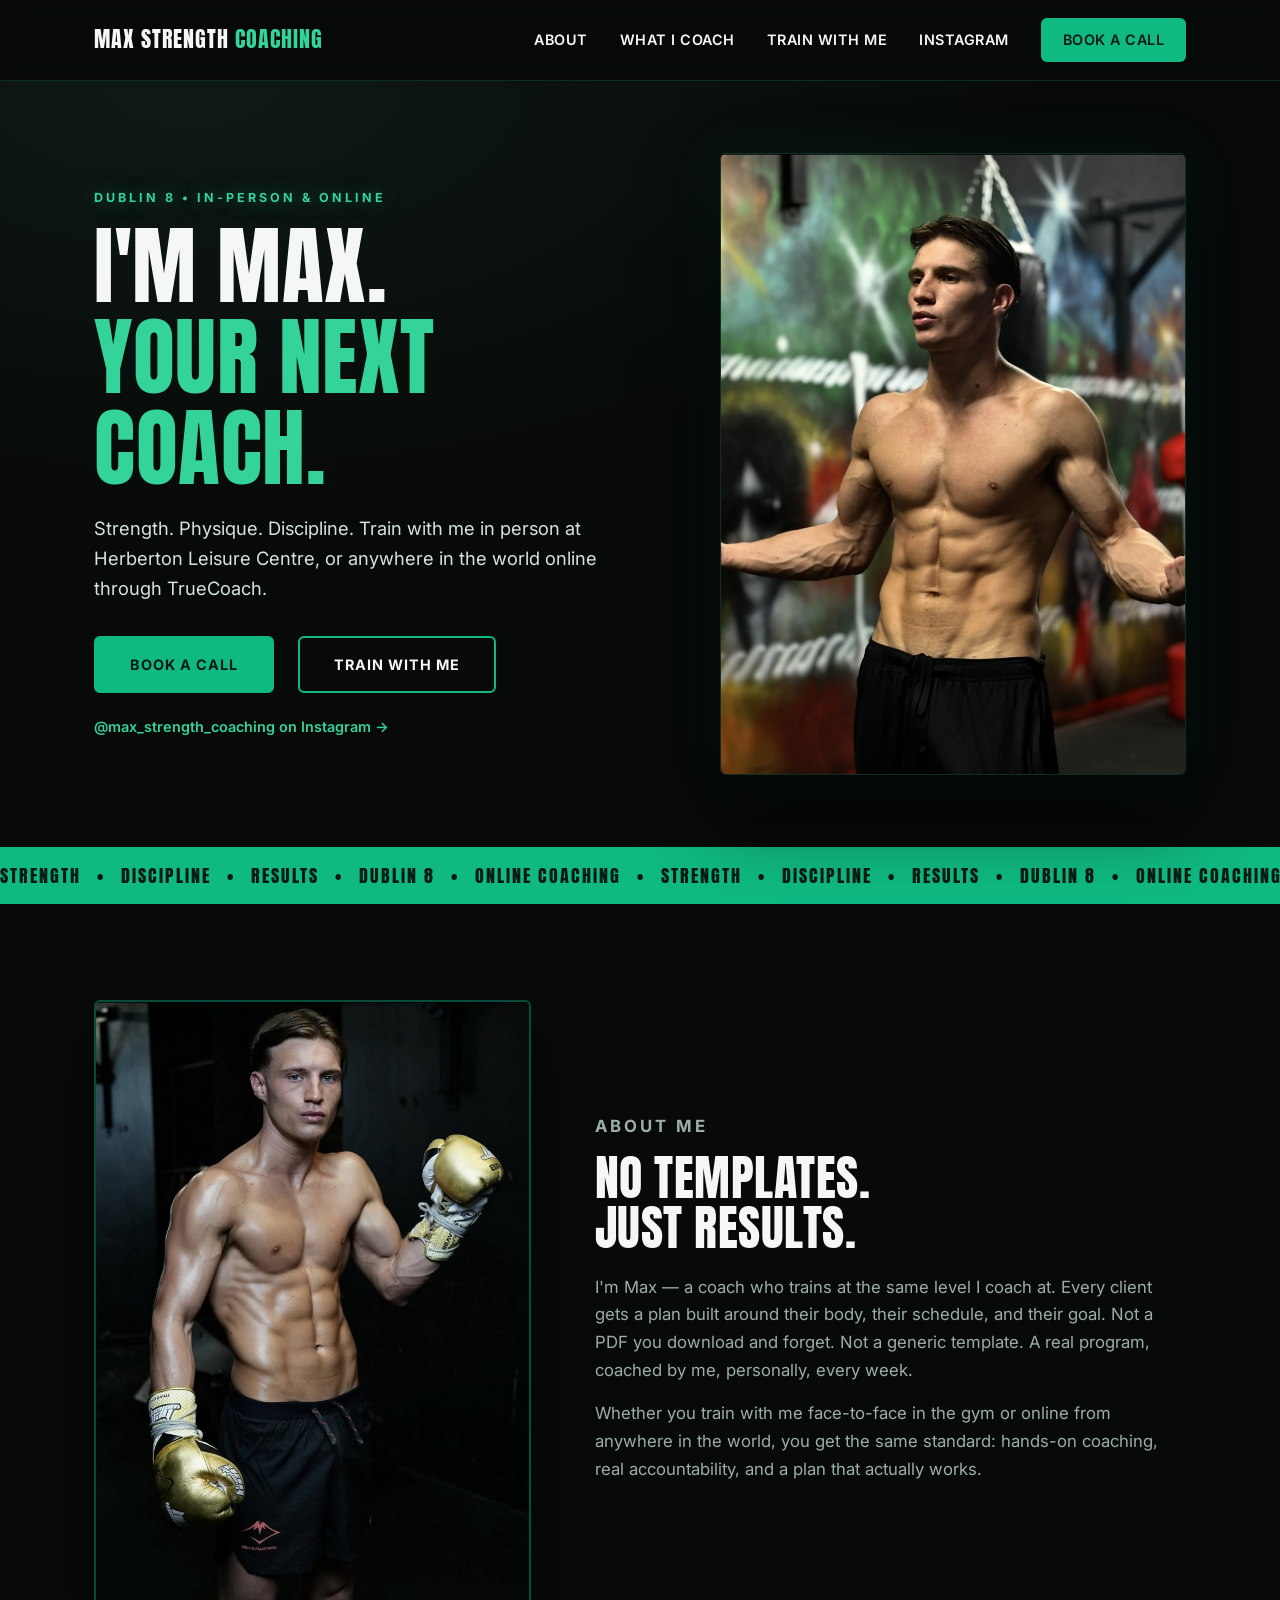
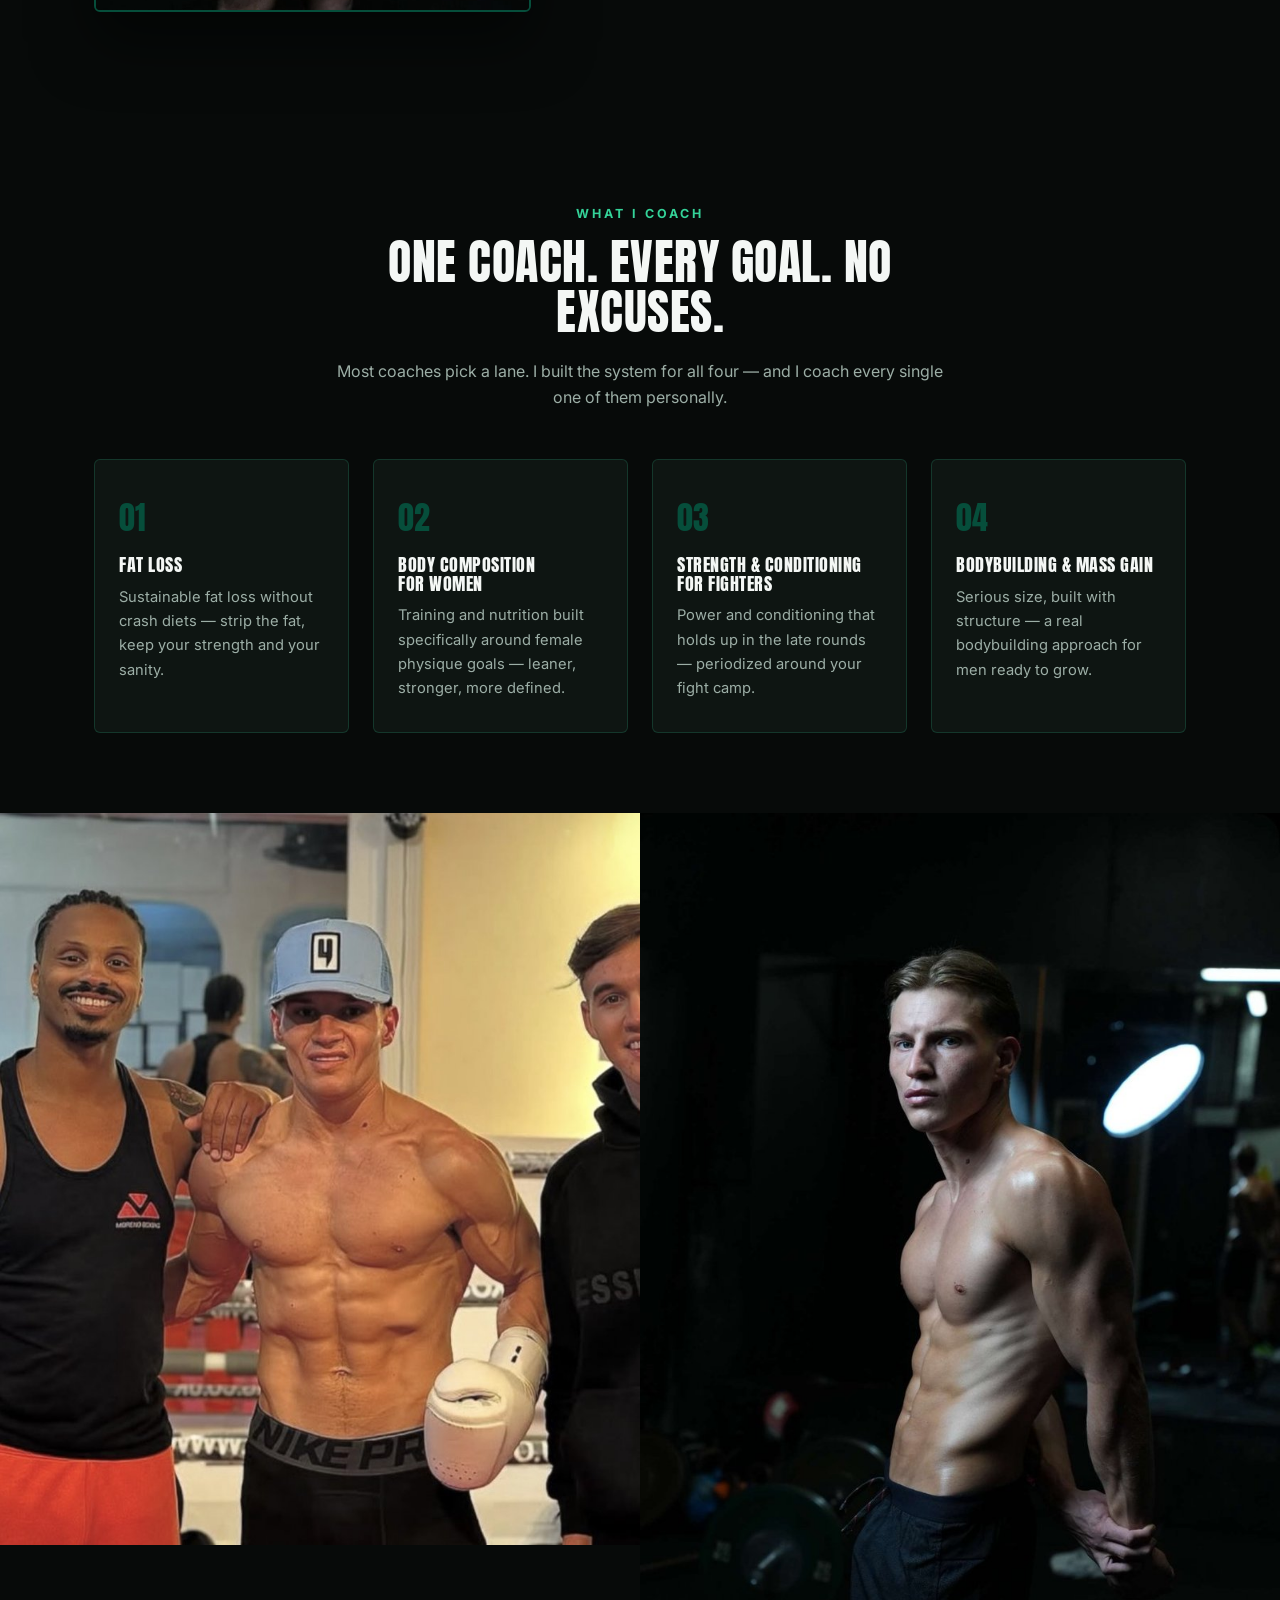
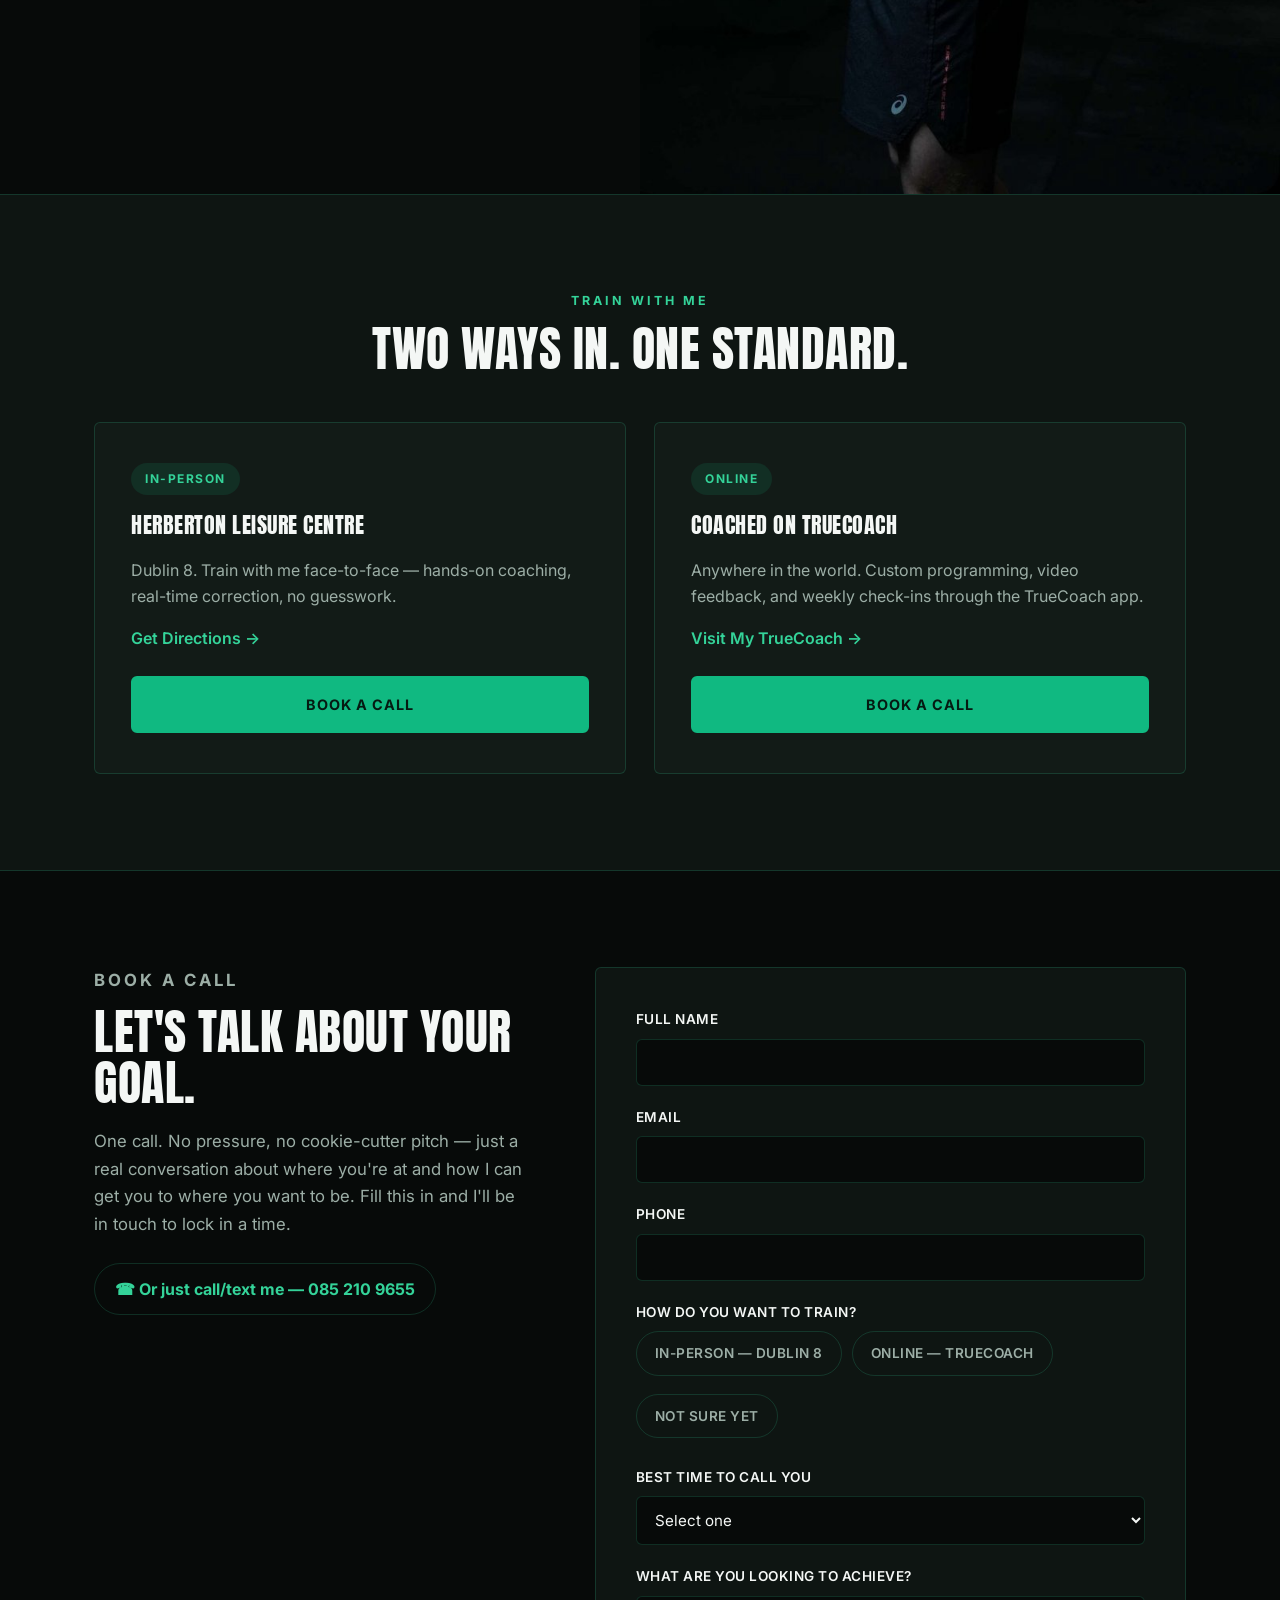
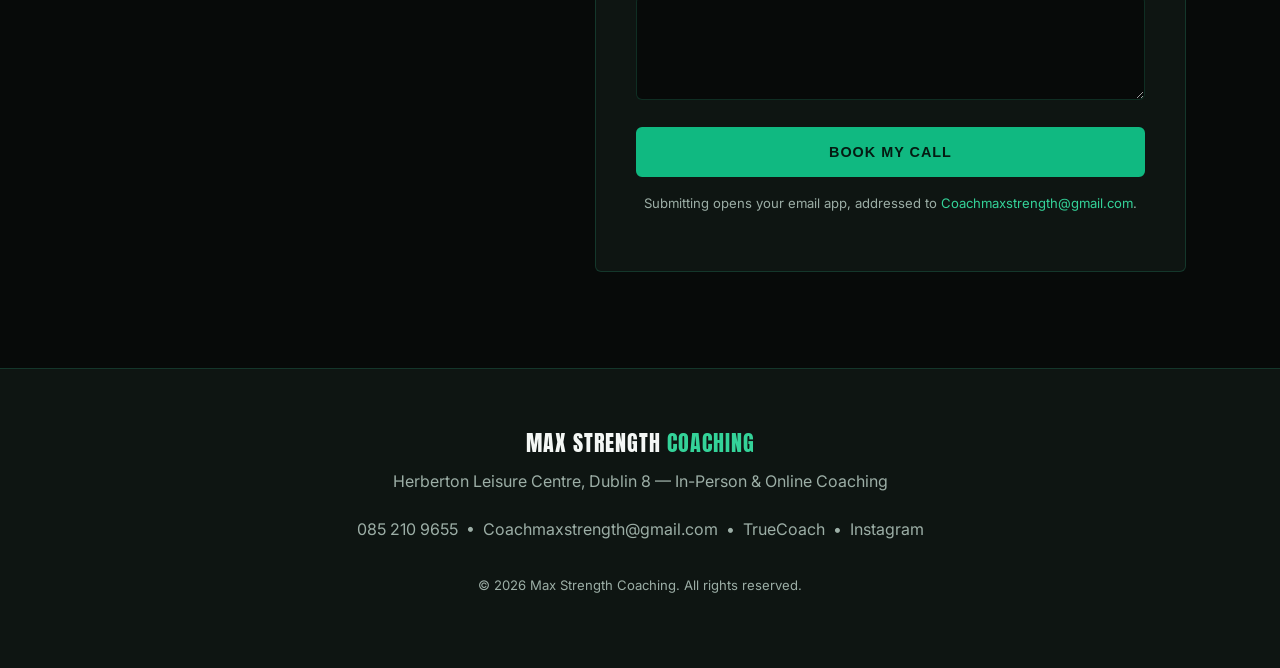
==== index.html @ b031b50e "Add clickable phone number for direct calls Wire in Max's real number (085 210 9655) as a tel: link " ====
<!DOCTYPE html>
<html lang="en">
<head>
<meta charset="UTF-8">
<meta name="viewport" content="width=device-width, initial-scale=1.0">
<title>Max Strength Coaching</title>
<meta name="description" content="Train with Max Strength Coaching — in person at Herberton Leisure Centre, Dublin 8, or online anywhere via TrueCoach. Book a call to get started.">
<link rel="canonical" href="https://maxstrengthcoaching.github.io/Max-/">

<meta property="og:type" content="website">
<meta property="og:site_name" content="Max Strength Coaching">
<meta property="og:title" content="Max Strength Coaching">
<meta property="og:description" content="Train with Max Strength Coaching — in person at Herberton Leisure Centre, Dublin 8, or online anywhere via TrueCoach.">
<meta property="og:url" content="https://maxstrengthcoaching.github.io/Max-/">
<meta property="og:image" content="https://maxstrengthcoaching.github.io/Max-/assets/images/hero-max.jpg">
<meta name="twitter:card" content="summary_large_image">
<meta name="twitter:title" content="Max Strength Coaching">
<meta name="twitter:description" content="In-person coaching in Dublin 8 or online anywhere via TrueCoach. Book a call to get started.">
<meta name="twitter:image" content="https://maxstrengthcoaching.github.io/Max-/assets/images/hero-max.jpg">

<link rel="preconnect" href="https://fonts.googleapis.com">
<link rel="preconnect" href="https://fonts.gstatic.com" crossorigin>
<link href="https://fonts.googleapis.com/css2?family=Anton&family=Inter:wght@400;500;600;700;800&display=swap" rel="stylesheet">
<link rel="stylesheet" href="styles.css">

<script type="application/ld+json">
{
  "@context": "https://schema.org",
  "@type": "ExerciseGym",
  "name": "Max Strength Coaching",
  "description": "In-person and online strength coaching with Max — fat loss, body composition, fighter conditioning, and bodybuilding.",
  "url": "https://maxstrengthcoaching.github.io/Max-/",
  "image": "https://maxstrengthcoaching.github.io/Max-/assets/images/hero-max.jpg",
  "email": "Coachmaxstrength@gmail.com",
  "telephone": "+353852109655",
  "address": {
    "@type": "PostalAddress",
    "addressLocality": "Dublin 8",
    "addressCountry": "IE"
  },
  "sameAs": [
    "https://www.instagram.com/max_strength_coaching/"
  ]
}
</script>
</head>
<body>

<header class="site-header">
  <div class="container header-inner">
    <a href="#top" class="logo">MAX STRENGTH <span>COACHING</span></a>
    <nav class="main-nav" id="main-nav">
      <a href="#about">About</a>
      <a href="#coach">What I Coach</a>
      <a href="#train">Train With Me</a>
      <a href="https://www.instagram.com/max_strength_coaching/" target="_blank" rel="noopener">Instagram</a>
      <a href="#book" class="nav-cta">Book A Call</a>
    </nav>
    <button class="nav-toggle" id="nav-toggle" aria-label="Toggle navigation" aria-expanded="false">
      <span></span><span></span><span></span>
    </button>
  </div>
</header>

<main id="top">

  <section class="hero">
    <div class="container hero-inner">
      <div class="hero-copy">
        <p class="eyebrow eyebrow-glow">Dublin 8 &bull; In-Person &amp; Online</p>
        <h1>I'M MAX.<br><span class="accent">YOUR NEXT COACH.</span></h1>
        <p class="hero-sub">Strength. Physique. Discipline. Train with me in person at Herberton Leisure Centre, or anywhere in the world online through TrueCoach.</p>
        <div class="hero-actions">
          <a href="#book" class="btn btn-primary">Book A Call</a>
          <a href="#train" class="btn btn-ghost">Train With Me</a>
        </div>
        <a href="https://www.instagram.com/max_strength_coaching/" target="_blank" rel="noopener" class="hero-social">&#64;max_strength_coaching on Instagram &rarr;</a>
      </div>
      <div class="hero-media">
        <img src="assets/images/hero-max.jpg" alt="Max, full body, in the gym" loading="eager">
      </div>
    </div>
  </section>

  <section class="marquee" aria-hidden="true">
    <div class="marquee-track">
      <span>STRENGTH</span><span>&bull;</span><span>DISCIPLINE</span><span>&bull;</span><span>RESULTS</span><span>&bull;</span><span>DUBLIN 8</span><span>&bull;</span><span>ONLINE COACHING</span><span>&bull;</span>
      <span>STRENGTH</span><span>&bull;</span><span>DISCIPLINE</span><span>&bull;</span><span>RESULTS</span><span>&bull;</span><span>DUBLIN 8</span><span>&bull;</span><span>ONLINE COACHING</span><span>&bull;</span>
    </div>
  </section>

  <section id="about" class="section about">
    <div class="container about-grid">
      <div class="about-media">
        <img src="assets/images/about-max.jpg" alt="Max in a boxing stance" loading="lazy">
      </div>
      <div class="about-copy">
        <p class="eyebrow">About Me</p>
        <h2>No Templates.<br>Just Results.</h2>
        <p>I'm Max &mdash; a coach who trains at the same level I coach at. Every client gets a plan built around their body, their schedule, and their goal. Not a PDF you download and forget. Not a generic template. A real program, coached by me, personally, every week.</p>
        <p>Whether you train with me face-to-face in the gym or online from anywhere in the world, you get the same standard: hands-on coaching, real accountability, and a plan that actually works.</p>
      </div>
    </div>
  </section>

  <section id="coach" class="section coach">
    <div class="container">
      <p class="eyebrow center">What I Coach</p>
      <h2 class="center">One Coach. Every Goal. No Excuses.</h2>
      <p class="section-sub center">Most coaches pick a lane. I built the system for all four &mdash; and I coach every single one of them personally.</p>
      <div class="coach-grid">
        <div class="coach-tile">
          <span class="coach-num">01</span>
          <h3>Fat Loss</h3>
          <p>Sustainable fat loss without crash diets &mdash; strip the fat, keep your strength and your sanity.</p>
        </div>
        <div class="coach-tile">
          <span class="coach-num">02</span>
          <h3>Body Composition <br>For Women</h3>
          <p>Training and nutrition built specifically around female physique goals &mdash; leaner, stronger, more defined.</p>
        </div>
        <div class="coach-tile">
          <span class="coach-num">03</span>
          <h3>Strength &amp; Conditioning <br>For Fighters</h3>
          <p>Power and conditioning that holds up in the late rounds &mdash; periodized around your fight camp.</p>
        </div>
        <div class="coach-tile">
          <span class="coach-num">04</span>
          <h3>Bodybuilding &amp; Mass Gain</h3>
          <p>Serious size, built with structure &mdash; a real bodybuilding approach for men ready to grow.</p>
        </div>
      </div>
    </div>
    <div class="photo-strip">
      <img src="assets/images/gallery-team.jpg" alt="Max coaching in the gym" loading="lazy">
      <img src="assets/images/profile-max.jpg" alt="Max training" loading="lazy">
    </div>
  </section>

  <section id="train" class="section train">
    <div class="container">
      <p class="eyebrow center">Train With Me</p>
      <h2 class="center">Two Ways In. One Standard.</h2>
      <div class="train-grid">
        <div class="train-card">
          <p class="train-tag">In-Person</p>
          <h3>Herberton Leisure Centre</h3>
          <p class="train-desc">Dublin 8. Train with me face-to-face &mdash; hands-on coaching, real-time correction, no guesswork.</p>
          <a href="https://www.google.com/maps/search/?api=1&query=Herberton+Leisure+Centre+Dublin+8" target="_blank" rel="noopener" class="train-link">Get Directions &rarr;</a>
          <a href="#book" class="btn btn-primary btn-full">Book A Call</a>
        </div>
        <div class="train-card">
          <p class="train-tag">Online</p>
          <h3>Coached On TrueCoach</h3>
          <p class="train-desc">Anywhere in the world. Custom programming, video feedback, and weekly check-ins through the TrueCoach app.</p>
          <a href="https://truecoach.co/" target="_blank" rel="noopener" class="train-link">Visit My TrueCoach &rarr;</a>
          <a href="#book" class="btn btn-primary btn-full">Book A Call</a>
        </div>
      </div>
    </div>
  </section>

  <section id="book" class="section book">
    <div class="container book-inner">
      <div class="book-copy">
        <p class="eyebrow">Book A Call</p>
        <h2>Let's Talk About Your Goal.</h2>
        <p>One call. No pressure, no cookie-cutter pitch &mdash; just a real conversation about where you're at and how I can get you to where you want to be. Fill this in and I'll be in touch to lock in a time.</p>
        <a href="tel:+353852109655" class="phone-link">&#9742; Or just call/text me &mdash; 085 210 9655</a>
      </div>
      <form id="book-form" class="book-form">
        <div class="form-row">
          <label for="name">Full Name</label>
          <input type="text" id="name" name="name" required>
        </div>
        <div class="form-row">
          <label for="email">Email</label>
          <input type="email" id="email" name="email" required>
        </div>
        <div class="form-row">
          <label for="phone">Phone</label>
          <input type="tel" id="phone" name="phone" required>
        </div>
        <div class="form-row">
          <label>How Do You Want To Train?</label>
          <div class="choice-group">
            <label class="choice">
              <input type="radio" name="trainType" value="In-Person — Dublin 8" required>
              <span>In-Person &mdash; Dublin 8</span>
            </label>
            <label class="choice">
              <input type="radio" name="trainType" value="Online — TrueCoach">
              <span>Online &mdash; TrueCoach</span>
            </label>
            <label class="choice">
              <input type="radio" name="trainType" value="Not sure yet">
              <span>Not Sure Yet</span>
            </label>
          </div>
        </div>
        <div class="form-row">
          <label for="best-time">Best Time To Call You</label>
          <select id="best-time" name="bestTime" required>
            <option value="" disabled selected>Select one</option>
            <option value="Morning">Morning</option>
            <option value="Afternoon">Afternoon</option>
            <option value="Evening">Evening</option>
          </select>
        </div>
        <div class="form-row">
          <label for="goals">What Are You Looking To Achieve?</label>
          <textarea id="goals" name="goals" rows="4" required></textarea>
        </div>
        <button type="submit" class="btn btn-primary btn-full">Book My Call</button>
        <p class="form-note">Submitting opens your email app, addressed to <a href="mailto:Coachmaxstrength@gmail.com">Coachmaxstrength@gmail.com</a>.</p>
      </form>
    </div>
  </section>

</main>

<footer class="site-footer">
  <div class="container footer-inner">
    <a href="#top" class="logo">MAX STRENGTH <span>COACHING</span></a>
    <p>Herberton Leisure Centre, Dublin 8 &mdash; In-Person &amp; Online Coaching</p>
    <p>
      <a href="tel:+353852109655">085 210 9655</a>
      &nbsp;&bull;&nbsp;
      <a href="mailto:Coachmaxstrength@gmail.com">Coachmaxstrength@gmail.com</a>
      &nbsp;&bull;&nbsp;
      <a href="https://truecoach.co/" target="_blank" rel="noopener">TrueCoach</a>
      &nbsp;&bull;&nbsp;
      <a href="https://www.instagram.com/max_strength_coaching/" target="_blank" rel="noopener">Instagram</a>
    </p>
    <p class="copyright">&copy; <span id="year"></span> Max Strength Coaching. All rights reserved.</p>
  </div>
</footer>

<script src="script.js"></script>
</body>
</html>
---- styles.css ----
/* ---------- Tokens ---------- */
:root {
  --bg: #070A09;
  --panel: #0E1512;
  --panel-alt: #121B17;
  --line: rgba(52, 211, 153, 0.18);
  --emerald: #10B981;
  --emerald-bright: #34D399;
  --emerald-deep: #064E3B;
  --white: #F4F7F5;
  --muted: #9CAEA6;
  --radius: 6px;
  --max-width: 1140px;
  --font-display: 'Anton', sans-serif;
  --font-body: 'Inter', sans-serif;
}

* { box-sizing: border-box; }

html { scroll-behavior: smooth; }

body {
  margin: 0;
  font-family: var(--font-body);
  color: var(--white);
  background: var(--bg);
  line-height: 1.65;
}

img { max-width: 100%; display: block; }

.container {
  max-width: var(--max-width);
  margin: 0 auto;
  padding: 0 24px;
}

a { color: inherit; text-decoration: none; }

h1, h2, h3 {
  font-family: var(--font-display);
  text-transform: uppercase;
  letter-spacing: 0.5px;
  line-height: 1.05;
  margin: 0 0 20px;
  font-weight: 400;
}

h1 { font-size: clamp(2.8rem, 7vw, 5.4rem); }
h2 { font-size: clamp(2rem, 4.4vw, 3rem); }
h3 { font-size: 1.4rem; letter-spacing: 0.5px; }

p { margin: 0 0 16px; color: var(--muted); }

.accent { color: var(--emerald-bright); }

.eyebrow {
  font-family: var(--font-body);
  font-weight: 700;
  text-transform: uppercase;
  letter-spacing: 3px;
  font-size: 0.78rem;
  color: var(--emerald-bright);
  margin-bottom: 12px;
}
.eyebrow.center { text-align: center; }
.eyebrow-glow { text-shadow: 0 0 18px rgba(52, 211, 153, 0.5); }
h2.center { text-align: center; max-width: 680px; margin-left: auto; margin-right: auto; }

.section { padding: 96px 0; }

/* ---------- Buttons ---------- */
.btn {
  display: inline-block;
  padding: 15px 34px;
  border-radius: var(--radius);
  font-weight: 700;
  font-size: 0.9rem;
  text-transform: uppercase;
  letter-spacing: 1px;
  border: 2px solid var(--emerald);
  transition: transform 0.15s ease, box-shadow 0.15s ease, background 0.15s ease, color 0.15s ease;
}
.btn-primary {
  background: var(--emerald);
  color: #051B12;
}
.btn-primary:hover {
  transform: translateY(-2px);
  background: var(--emerald-bright);
  box-shadow: 0 8px 28px rgba(16, 185, 129, 0.35);
}
.btn-ghost {
  background: transparent;
  color: var(--white);
  margin-left: 12px;
}
.btn-ghost:hover {
  transform: translateY(-2px);
  background: rgba(16, 185, 129, 0.12);
}
.btn-full { width: 100%; text-align: center; }

/* ---------- Header ---------- */
.site-header {
  position: sticky;
  top: 0;
  z-index: 100;
  background: rgba(7, 10, 9, 0.85);
  backdrop-filter: blur(10px);
  border-bottom: 1px solid var(--line);
}
.header-inner {
  display: flex;
  align-items: center;
  justify-content: space-between;
  padding-top: 18px;
  padding-bottom: 18px;
}
.logo {
  font-family: var(--font-display);
  font-size: 1.4rem;
  letter-spacing: 1px;
  white-space: nowrap;
  text-transform: uppercase;
}
.logo span { color: var(--emerald-bright); }
.main-nav {
  display: flex;
  align-items: center;
  gap: 32px;
  font-weight: 600;
  font-size: 0.9rem;
  text-transform: uppercase;
  letter-spacing: 0.5px;
}
.main-nav a:hover { color: var(--emerald-bright); }
.nav-cta {
  background: var(--emerald);
  color: #051B12 !important;
  padding: 10px 22px;
  border-radius: var(--radius);
}
.nav-cta:hover { background: var(--emerald-bright); }

.nav-toggle {
  display: none;
  flex-direction: column;
  gap: 5px;
  background: none;
  border: none;
  cursor: pointer;
  padding: 8px;
}
.nav-toggle span {
  width: 24px;
  height: 2px;
  background: var(--white);
  display: block;
}

/* ---------- Hero ---------- */
.hero {
  background: radial-gradient(120% 100% at 15% 0%, #0E1917 0%, var(--bg) 55%);
  padding: 72px 0;
}
.hero-inner {
  display: grid;
  grid-template-columns: 1.1fr 0.9fr;
  gap: 56px;
  align-items: center;
}
.hero-sub {
  font-size: 1.15rem;
  color: #D7E4DE;
  max-width: 540px;
  margin: 0 0 32px;
}
.hero-actions { display: flex; flex-wrap: wrap; gap: 12px; margin-bottom: 20px; }
.hero-social {
  display: inline-block;
  font-weight: 600;
  font-size: 0.9rem;
  color: var(--emerald-bright);
}
.hero-social:hover { text-decoration: underline; }
.hero-media img {
  width: 100%;
  aspect-ratio: 900 / 1201;
  object-fit: cover;
  border: 1px solid var(--line);
  border-radius: var(--radius);
  box-shadow: 0 40px 80px rgba(0, 0, 0, 0.6), 0 0 60px rgba(16, 185, 129, 0.08);
}

/* ---------- Marquee ---------- */
.marquee {
  background: var(--emerald);
  color: #051B12;
  overflow: hidden;
  white-space: nowrap;
  padding: 14px 0;
}
.marquee-track {
  display: inline-flex;
  gap: 16px;
  font-family: var(--font-display);
  letter-spacing: 2px;
  font-size: 1.1rem;
  text-transform: uppercase;
  animation: scroll 24s linear infinite;
}
@keyframes scroll {
  from { transform: translateX(0); }
  to { transform: translateX(-50%); }
}

/* ---------- About ---------- */
.about-grid {
  display: grid;
  grid-template-columns: 0.85fr 1.15fr;
  gap: 64px;
  align-items: center;
}
.about-media img {
  width: 100%;
  aspect-ratio: 800 / 1121;
  object-fit: cover;
  border: 2px solid var(--emerald-deep);
  border-radius: var(--radius);
  box-shadow: 0 30px 60px rgba(0, 0, 0, 0.5);
}
.about-copy p { color: var(--muted); font-size: 1.05rem; }

/* ---------- What I Coach ---------- */
.coach { padding-bottom: 0; }
.section-sub {
  color: var(--muted);
  max-width: 620px;
  margin: 0 auto 8px;
}
.section-sub.center { text-align: center; }
.coach-grid {
  display: grid;
  grid-template-columns: repeat(4, 1fr);
  gap: 24px;
  margin-top: 48px;
}
.coach-tile {
  background: var(--panel);
  border: 1px solid var(--line);
  border-radius: var(--radius);
  padding: 32px 24px;
}
.coach-num {
  display: block;
  font-family: var(--font-display);
  font-size: 2rem;
  color: var(--emerald-deep);
  margin-bottom: 12px;
}
.coach-tile h3 { font-size: 1.1rem; margin-bottom: 10px; }
.coach-tile p { font-size: 0.92rem; margin: 0; }

.photo-strip {
  display: grid;
  grid-template-columns: 1fr 1fr;
  margin-top: 80px;
}
.photo-strip img {
  width: 100%;
  object-fit: cover;
}
.photo-strip img:nth-child(1) { aspect-ratio: 900 / 1029; }
.photo-strip img:nth-child(2) { aspect-ratio: 800 / 1226; }

/* ---------- Train With Me ---------- */
.train { background: var(--panel); border-top: 1px solid var(--line); border-bottom: 1px solid var(--line); }
.train-grid {
  display: grid;
  grid-template-columns: repeat(2, 1fr);
  gap: 28px;
  margin-top: 48px;
}
.train-card {
  background: var(--panel-alt);
  border: 1px solid var(--line);
  border-radius: var(--radius);
  padding: 40px 36px;
  display: flex;
  flex-direction: column;
}
.train-tag {
  display: inline-block;
  align-self: flex-start;
  background: rgba(16, 185, 129, 0.12);
  color: var(--emerald-bright);
  font-size: 0.75rem;
  font-weight: 700;
  text-transform: uppercase;
  letter-spacing: 1.5px;
  padding: 6px 14px;
  border-radius: 100px;
  margin-bottom: 18px;
}
.train-desc { color: var(--muted); }
.train-link {
  display: inline-block;
  color: var(--emerald-bright);
  font-weight: 600;
  margin-bottom: 24px;
}
.train-link:hover { text-decoration: underline; }
.train-card .btn { margin-top: auto; }

/* ---------- Book A Call ---------- */
.book-inner {
  display: grid;
  grid-template-columns: 0.85fr 1.15fr;
  gap: 64px;
  align-items: start;
}
.book-copy p { color: var(--muted); font-size: 1.05rem; }
.phone-link {
  display: inline-block;
  font-weight: 700;
  color: var(--emerald-bright);
  border: 1px solid var(--line);
  padding: 12px 20px;
  border-radius: 100px;
  margin-top: 8px;
}
.phone-link:hover { background: rgba(16, 185, 129, 0.1); }
.book-form {
  background: var(--panel);
  border: 1px solid var(--line);
  border-radius: var(--radius);
  padding: 40px;
}
.form-row { margin-bottom: 20px; }
.form-row label {
  display: block;
  font-weight: 600;
  font-size: 0.85rem;
  text-transform: uppercase;
  letter-spacing: 0.5px;
  margin-bottom: 8px;
  color: var(--white);
}
.form-row input,
.form-row select,
.form-row textarea {
  width: 100%;
  padding: 13px 14px;
  border: 1px solid var(--line);
  border-radius: var(--radius);
  font-family: var(--font-body);
  font-size: 0.95rem;
  background: var(--bg);
  color: var(--white);
}
.form-row input:focus,
.form-row select:focus,
.form-row textarea:focus {
  outline: none;
  border-color: var(--emerald);
  box-shadow: 0 0 0 3px rgba(16, 185, 129, 0.2);
}
.choice-group {
  display: flex;
  flex-wrap: wrap;
  gap: 10px;
}
.choice {
  position: relative;
  cursor: pointer;
}
.choice input {
  position: absolute;
  opacity: 0;
  width: 100%;
  height: 100%;
  cursor: pointer;
  margin: 0;
}
.choice span {
  display: inline-block;
  padding: 10px 18px;
  border: 1px solid var(--line);
  border-radius: 100px;
  font-size: 0.85rem;
  font-weight: 600;
  color: var(--muted);
  transition: all 0.15s ease;
}
.choice input:checked + span {
  background: var(--emerald);
  border-color: var(--emerald);
  color: #051B12;
}
.choice input:focus-visible + span {
  box-shadow: 0 0 0 3px rgba(16, 185, 129, 0.35);
}
.form-note { font-size: 0.82rem; color: var(--muted); margin-top: 16px; text-align: center; }
.form-note a { color: var(--emerald-bright); }

/* ---------- Footer ---------- */
.site-footer {
  background: var(--panel);
  border-top: 1px solid var(--line);
  padding: 56px 0;
  text-align: center;
}
.site-footer p { color: var(--muted); }
.site-footer a:hover { color: var(--emerald-bright); }
.footer-inner { display: flex; flex-direction: column; align-items: center; gap: 6px; }
.copyright { font-size: 0.82rem; margin-top: 10px; }

/* ---------- Responsive ---------- */
@media (max-width: 900px) {
  .hero-inner,
  .about-grid,
  .book-inner { grid-template-columns: 1fr; }
  .hero-media { order: -1; max-width: 420px; margin: 0 auto; }
  .train-grid,
  .coach-grid { grid-template-columns: repeat(2, 1fr); }
}

@media (max-width: 640px) {
  .coach-grid { grid-template-columns: 1fr; }
  .photo-strip { grid-template-columns: 1fr; margin-top: 48px; }
}

@media (max-width: 720px) {
  .main-nav {
    position: absolute;
    top: 100%;
    left: 0;
    right: 0;
    background: var(--bg);
    flex-direction: column;
    align-items: flex-start;
    padding: 20px 24px 28px;
    border-bottom: 1px solid var(--line);
    display: none;
  }
  .main-nav.open { display: flex; }
  .nav-toggle { display: flex; }
  .btn-ghost { margin-left: 0; }
  .hero-actions { flex-direction: column; align-items: stretch; }
  .hero-inner { padding-bottom: 56px; }
  .book-form { padding: 28px; }
}
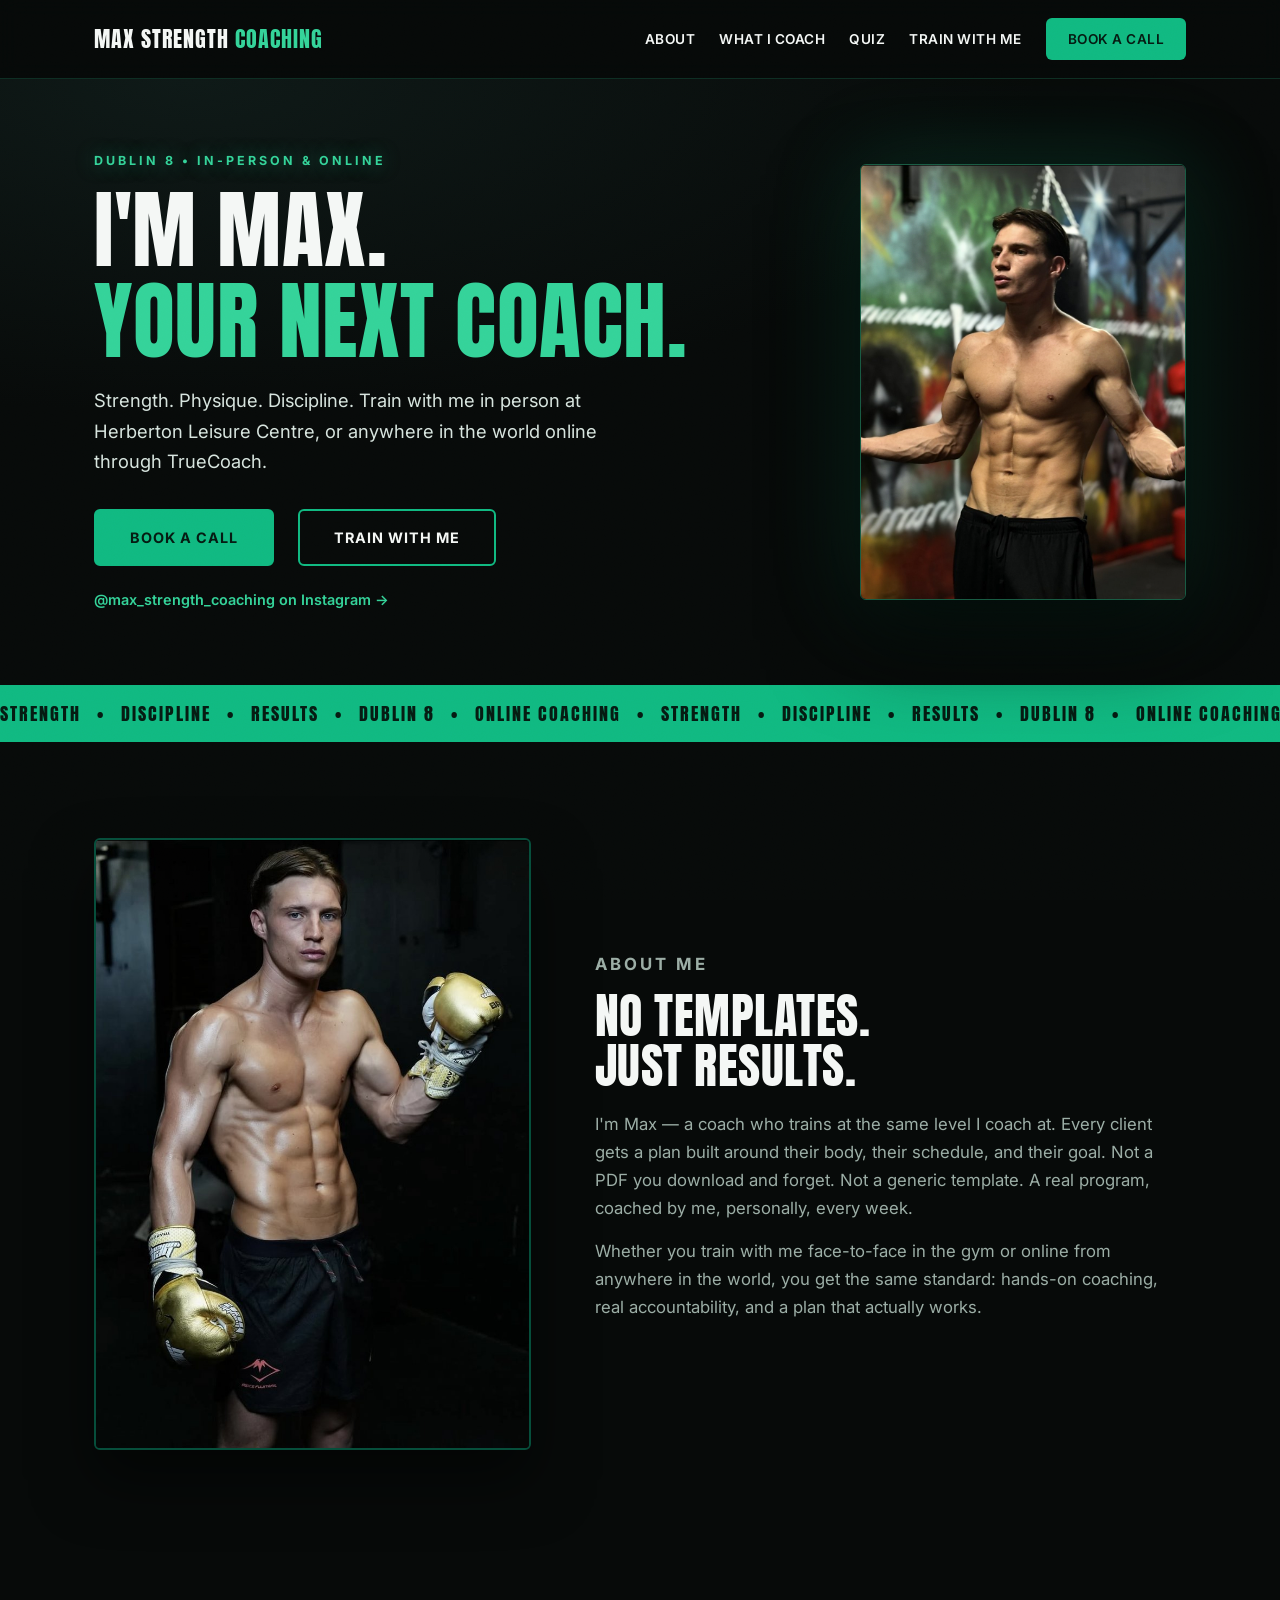
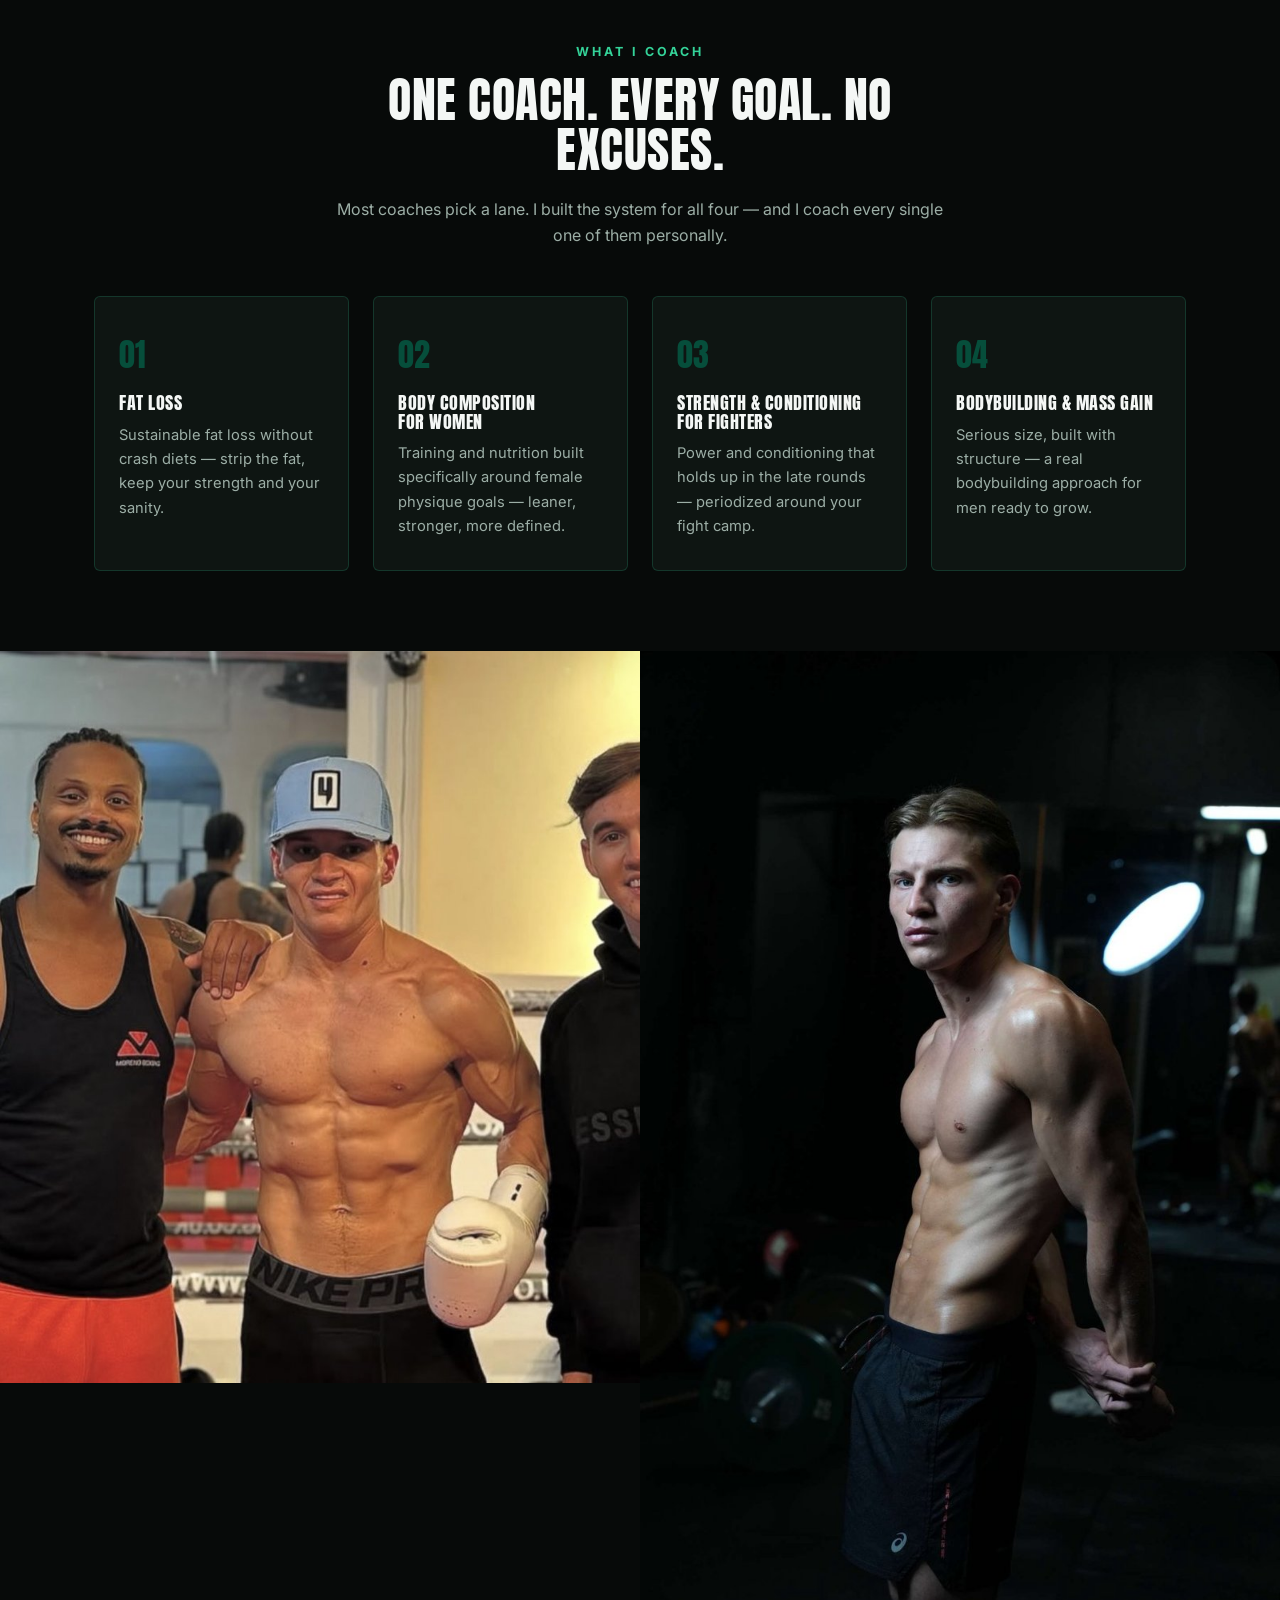
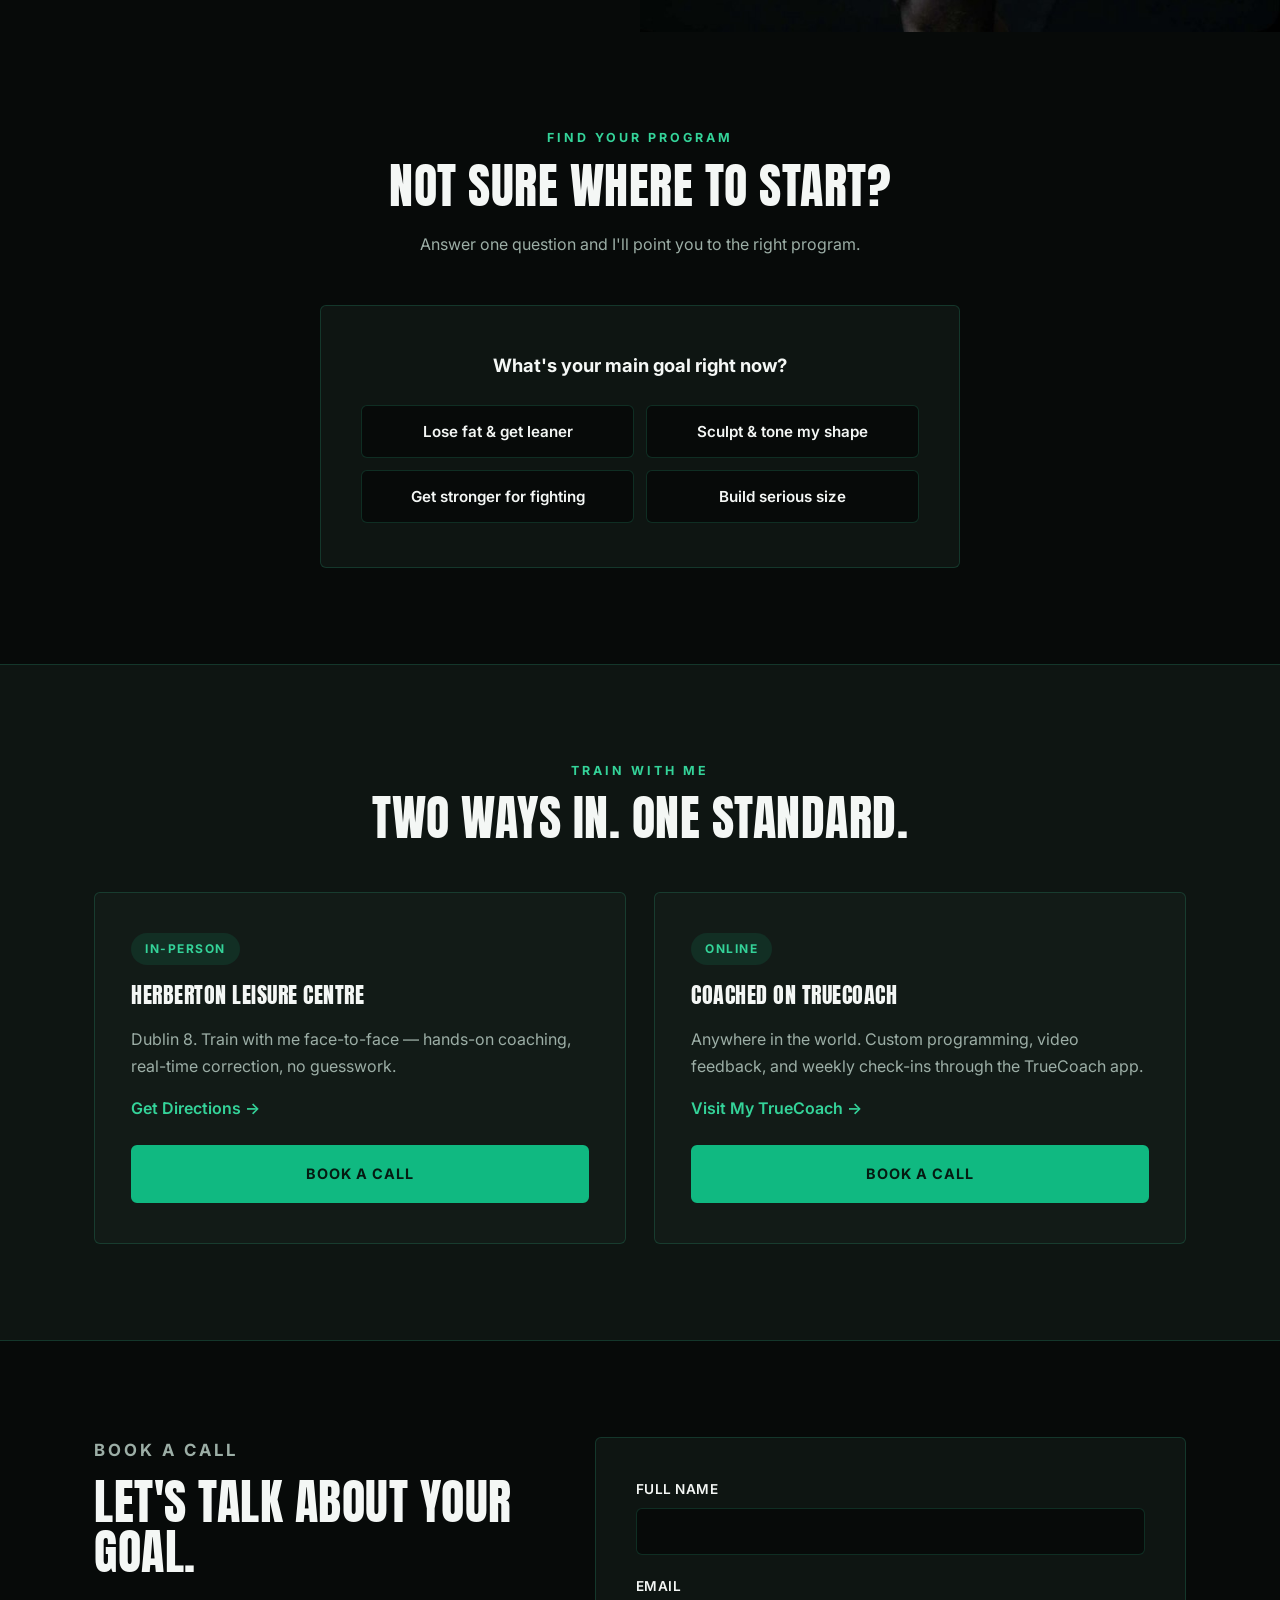
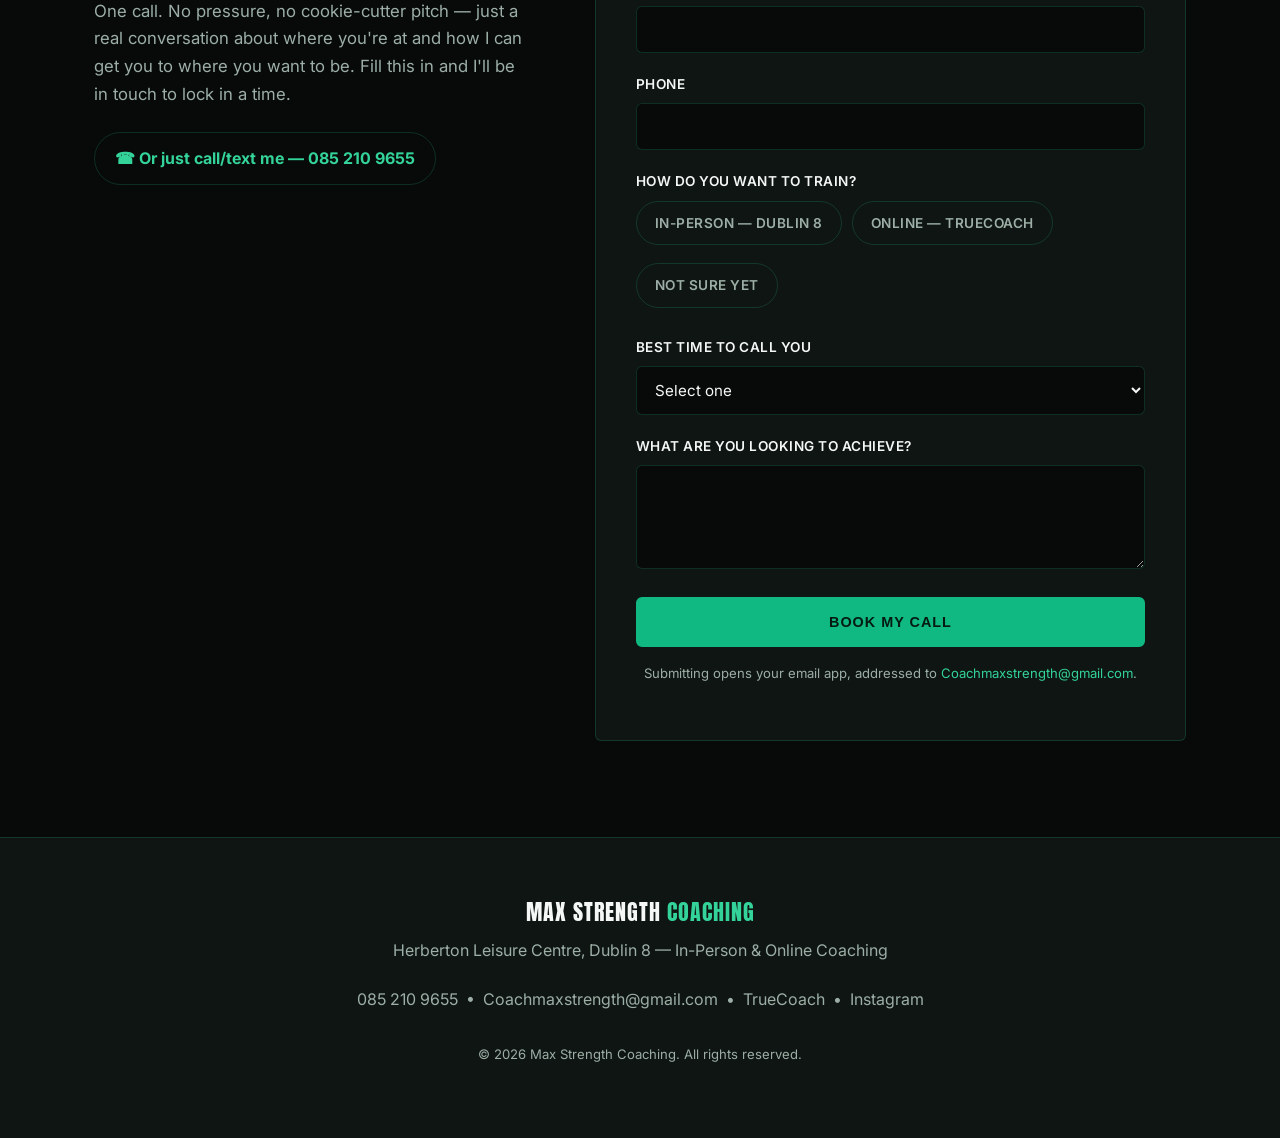
==== commit 5d7192d2: "Add sticky CTA, program quiz, scroll reveals, and film grain Four creative additions to differentiat" ====
--- a/index.html
+++ b/index.html
@@ -4,6 +4,7 @@
 <meta charset="UTF-8">
 <meta name="viewport" content="width=device-width, initial-scale=1.0">
 <title>Max Strength Coaching</title>
+<link rel="icon" href="data:image/svg+xml,%3Csvg xmlns='http://www.w3.org/2000/svg' viewBox='0 0 100 100'%3E%3Crect width='100' height='100' rx='16' fill='%23070A09'/%3E%3Ctext x='50' y='72' font-size='62' font-family='Arial,sans-serif' font-weight='900' fill='%2310B981' text-anchor='middle'%3EM%3C/text%3E%3C/svg%3E">
 <meta name="description" content="Train with Max Strength Coaching — in person at Herberton Leisure Centre, Dublin 8, or online anywhere via TrueCoach. Book a call to get started.">
 <link rel="canonical" href="https://maxstrengthcoaching.github.io/Max-/">
 
@@ -39,12 +40,14 @@
     "addressCountry": "IE"
   },
   "sameAs": [
-    "https://www.instagram.com/max_strength_coaching/"
+    "https://www.instagram.com/max_strength_coaching/",
+    "https://app.truecoach.co/max-strength-coaching"
   ]
 }
 </script>
 </head>
 <body>
+<div class="grain" aria-hidden="true"></div>
 
 <header class="site-header">
   <div class="container header-inner">
@@ -52,8 +55,8 @@
     <nav class="main-nav" id="main-nav">
       <a href="#about">About</a>
       <a href="#coach">What I Coach</a>
+      <a href="#quiz">Quiz</a>
       <a href="#train">Train With Me</a>
-      <a href="https://www.instagram.com/max_strength_coaching/" target="_blank" rel="noopener">Instagram</a>
       <a href="#book" class="nav-cta">Book A Call</a>
     </nav>
     <button class="nav-toggle" id="nav-toggle" aria-label="Toggle navigation" aria-expanded="false">
@@ -91,10 +94,10 @@
 
   <section id="about" class="section about">
     <div class="container about-grid">
-      <div class="about-media">
+      <div class="about-media reveal">
         <img src="assets/images/about-max.jpg" alt="Max in a boxing stance" loading="lazy">
       </div>
-      <div class="about-copy">
+      <div class="about-copy reveal">
         <p class="eyebrow">About Me</p>
         <h2>No Templates.<br>Just Results.</h2>
         <p>I'm Max &mdash; a coach who trains at the same level I coach at. Every client gets a plan built around their body, their schedule, and their goal. Not a PDF you download and forget. Not a generic template. A real program, coached by me, personally, every week.</p>
@@ -109,22 +112,22 @@
       <h2 class="center">One Coach. Every Goal. No Excuses.</h2>
       <p class="section-sub center">Most coaches pick a lane. I built the system for all four &mdash; and I coach every single one of them personally.</p>
       <div class="coach-grid">
-        <div class="coach-tile">
+        <div class="coach-tile reveal">
           <span class="coach-num">01</span>
           <h3>Fat Loss</h3>
           <p>Sustainable fat loss without crash diets &mdash; strip the fat, keep your strength and your sanity.</p>
         </div>
-        <div class="coach-tile">
+        <div class="coach-tile reveal">
           <span class="coach-num">02</span>
           <h3>Body Composition <br>For Women</h3>
           <p>Training and nutrition built specifically around female physique goals &mdash; leaner, stronger, more defined.</p>
         </div>
-        <div class="coach-tile">
+        <div class="coach-tile reveal">
           <span class="coach-num">03</span>
           <h3>Strength &amp; Conditioning <br>For Fighters</h3>
           <p>Power and conditioning that holds up in the late rounds &mdash; periodized around your fight camp.</p>
         </div>
-        <div class="coach-tile">
+        <div class="coach-tile reveal">
           <span class="coach-num">04</span>
           <h3>Bodybuilding &amp; Mass Gain</h3>
           <p>Serious size, built with structure &mdash; a real bodybuilding approach for men ready to grow.</p>
@@ -132,8 +135,33 @@
       </div>
     </div>
     <div class="photo-strip">
-      <img src="assets/images/gallery-team.jpg" alt="Max coaching in the gym" loading="lazy">
-      <img src="assets/images/profile-max.jpg" alt="Max training" loading="lazy">
+      <img class="reveal" src="assets/images/gallery-team.jpg" alt="Max coaching in the gym" loading="lazy">
+      <img class="reveal" src="assets/images/profile-max.jpg" alt="Max training" loading="lazy">
+    </div>
+  </section>
+
+  <section id="quiz" class="section quiz">
+    <div class="container">
+      <p class="eyebrow center">Find Your Program</p>
+      <h2 class="center">Not Sure Where To Start?</h2>
+      <p class="section-sub center">Answer one question and I'll point you to the right program.</p>
+      <div class="quiz-box reveal">
+        <div class="quiz-step">
+          <p class="quiz-question">What's your main goal right now?</p>
+          <div class="quiz-options">
+            <button type="button" class="quiz-option" data-program="fatloss">Lose fat &amp; get leaner</button>
+            <button type="button" class="quiz-option" data-program="women">Sculpt &amp; tone my shape</button>
+            <button type="button" class="quiz-option" data-program="fighter">Get stronger for fighting</button>
+            <button type="button" class="quiz-option" data-program="bodybuilding">Build serious size</button>
+          </div>
+        </div>
+        <div class="quiz-result" id="quiz-result" hidden>
+          <p class="eyebrow">Your Program</p>
+          <h3 id="quiz-result-title"></h3>
+          <p id="quiz-result-desc"></p>
+          <a href="#book" class="btn btn-primary" id="quiz-cta">Book A Call For This</a>
+        </div>
+      </div>
     </div>
   </section>
 
@@ -142,18 +170,18 @@
       <p class="eyebrow center">Train With Me</p>
       <h2 class="center">Two Ways In. One Standard.</h2>
       <div class="train-grid">
-        <div class="train-card">
+        <div class="train-card reveal">
           <p class="train-tag">In-Person</p>
           <h3>Herberton Leisure Centre</h3>
           <p class="train-desc">Dublin 8. Train with me face-to-face &mdash; hands-on coaching, real-time correction, no guesswork.</p>
           <a href="https://www.google.com/maps/search/?api=1&query=Herberton+Leisure+Centre+Dublin+8" target="_blank" rel="noopener" class="train-link">Get Directions &rarr;</a>
           <a href="#book" class="btn btn-primary btn-full">Book A Call</a>
         </div>
-        <div class="train-card">
+        <div class="train-card reveal">
           <p class="train-tag">Online</p>
           <h3>Coached On TrueCoach</h3>
           <p class="train-desc">Anywhere in the world. Custom programming, video feedback, and weekly check-ins through the TrueCoach app.</p>
-          <a href="https://truecoach.co/" target="_blank" rel="noopener" class="train-link">Visit My TrueCoach &rarr;</a>
+          <a href="https://app.truecoach.co/max-strength-coaching" target="_blank" rel="noopener" class="train-link">Visit My TrueCoach &rarr;</a>
           <a href="#book" class="btn btn-primary btn-full">Book A Call</a>
         </div>
       </div>
@@ -162,13 +190,13 @@
 
   <section id="book" class="section book">
     <div class="container book-inner">
-      <div class="book-copy">
+      <div class="book-copy reveal">
         <p class="eyebrow">Book A Call</p>
         <h2>Let's Talk About Your Goal.</h2>
         <p>One call. No pressure, no cookie-cutter pitch &mdash; just a real conversation about where you're at and how I can get you to where you want to be. Fill this in and I'll be in touch to lock in a time.</p>
         <a href="tel:+353852109655" class="phone-link">&#9742; Or just call/text me &mdash; 085 210 9655</a>
       </div>
-      <form id="book-form" class="book-form">
+      <form id="book-form" class="book-form reveal">
         <div class="form-row">
           <label for="name">Full Name</label>
           <input type="text" id="name" name="name" required>
@@ -228,7 +256,7 @@
       &nbsp;&bull;&nbsp;
       <a href="mailto:Coachmaxstrength@gmail.com">Coachmaxstrength@gmail.com</a>
       &nbsp;&bull;&nbsp;
-      <a href="https://truecoach.co/" target="_blank" rel="noopener">TrueCoach</a>
+      <a href="https://app.truecoach.co/max-strength-coaching" target="_blank" rel="noopener">TrueCoach</a>
       &nbsp;&bull;&nbsp;
       <a href="https://www.instagram.com/max_strength_coaching/" target="_blank" rel="noopener">Instagram</a>
     </p>
@@ -236,6 +264,8 @@
   </div>
 </footer>
 
+<a href="#book" id="sticky-cta" class="sticky-cta">Book A Call</a>
+
 <script src="script.js"></script>
 </body>
 </html>
--- a/styles.css
+++ b/styles.css
@@ -128,11 +128,12 @@
 .main-nav {
   display: flex;
   align-items: center;
-  gap: 32px;
+  gap: 24px;
   font-weight: 600;
-  font-size: 0.9rem;
+  font-size: 0.85rem;
   text-transform: uppercase;
   letter-spacing: 0.5px;
+  white-space: nowrap;
 }
 .main-nav a:hover { color: var(--emerald-bright); }
 .nav-cta {
@@ -166,7 +167,7 @@
 }
 .hero-inner {
   display: grid;
-  grid-template-columns: 1.1fr 0.9fr;
+  grid-template-columns: 1.3fr 0.7fr;
   gap: 56px;
   align-items: center;
 }
@@ -185,12 +186,13 @@
 }
 .hero-social:hover { text-decoration: underline; }
 .hero-media img {
-  width: 100%;
+  width: 90%;
+  margin-left: auto;
   aspect-ratio: 900 / 1201;
   object-fit: cover;
-  border: 1px solid var(--line);
-  border-radius: var(--radius);
-  box-shadow: 0 40px 80px rgba(0, 0, 0, 0.6), 0 0 60px rgba(16, 185, 129, 0.08);
+  border: 1px solid rgba(52, 211, 153, 0.4);
+  border-radius: var(--radius);
+  box-shadow: 0 40px 90px rgba(0, 0, 0, 0.65), 0 0 90px rgba(16, 185, 129, 0.22);
 }
 
 /* ---------- Marquee ---------- */
@@ -415,6 +417,106 @@
 .site-footer a:hover { color: var(--emerald-bright); }
 .footer-inner { display: flex; flex-direction: column; align-items: center; gap: 6px; }
 .copyright { font-size: 0.82rem; margin-top: 10px; }
+
+/* ---------- Film grain ---------- */
+.grain {
+  position: fixed;
+  inset: 0;
+  z-index: 9999;
+  pointer-events: none;
+  opacity: 0.05;
+  mix-blend-mode: overlay;
+  background-image: url("data:image/svg+xml,%3Csvg xmlns='http://www.w3.org/2000/svg' width='180' height='180'%3E%3Cfilter id='n'%3E%3CfeTurbulence type='fractalNoise' baseFrequency='0.9' numOctaves='2' stitchTiles='stitch'/%3E%3C/filter%3E%3Crect width='100%25' height='100%25' filter='url(%23n)'/%3E%3C/svg%3E");
+  background-size: 180px 180px;
+}
+
+/* ---------- Scroll reveal ---------- */
+.reveal {
+  opacity: 0;
+  transform: translateY(28px);
+  transition: opacity 0.7s ease, transform 0.7s ease;
+}
+.reveal.in-view {
+  opacity: 1;
+  transform: none;
+}
+@media (prefers-reduced-motion: reduce) {
+  .reveal { opacity: 1; transform: none; transition: none; }
+}
+
+/* ---------- Sticky Book A Call ---------- */
+.sticky-cta {
+  position: fixed;
+  right: 24px;
+  bottom: 24px;
+  z-index: 500;
+  background: var(--emerald);
+  color: #051B12;
+  font-weight: 700;
+  font-size: 0.85rem;
+  text-transform: uppercase;
+  letter-spacing: 1px;
+  padding: 14px 26px;
+  border-radius: 100px;
+  box-shadow: 0 12px 32px rgba(0, 0, 0, 0.5), 0 0 30px rgba(16, 185, 129, 0.3);
+  opacity: 0;
+  transform: translateY(16px);
+  pointer-events: none;
+  transition: opacity 0.3s ease, transform 0.3s ease, background 0.15s ease;
+}
+.sticky-cta.visible {
+  opacity: 1;
+  transform: none;
+  pointer-events: auto;
+}
+.sticky-cta.hide-on-book {
+  opacity: 0;
+  transform: translateY(16px);
+  pointer-events: none;
+}
+.sticky-cta:hover { background: var(--emerald-bright); }
+
+/* ---------- Find Your Program quiz ---------- */
+.quiz-box {
+  max-width: 640px;
+  margin: 48px auto 0;
+  background: var(--panel);
+  border: 1px solid var(--line);
+  border-radius: var(--radius);
+  padding: 44px 40px;
+  text-align: center;
+}
+.quiz-question {
+  font-weight: 700;
+  font-size: 1.15rem;
+  color: var(--white);
+  margin-bottom: 24px;
+}
+.quiz-options {
+  display: grid;
+  grid-template-columns: repeat(2, 1fr);
+  gap: 12px;
+}
+.quiz-option {
+  font-family: var(--font-body);
+  font-weight: 600;
+  font-size: 0.95rem;
+  color: var(--white);
+  background: var(--bg);
+  border: 1px solid var(--line);
+  border-radius: var(--radius);
+  padding: 16px 18px;
+  cursor: pointer;
+  transition: border-color 0.15s ease, background 0.15s ease, transform 0.15s ease;
+}
+.quiz-option:hover {
+  border-color: var(--emerald);
+  background: rgba(16, 185, 129, 0.08);
+  transform: translateY(-2px);
+}
+.quiz-result .eyebrow { justify-content: center; }
+.quiz-result h3 { margin-bottom: 12px; }
+.quiz-result p { margin-bottom: 24px; }
 
 /* ---------- Responsive ---------- */
 @media (max-width: 900px) {
@@ -429,6 +531,9 @@
 @media (max-width: 640px) {
   .coach-grid { grid-template-columns: 1fr; }
   .photo-strip { grid-template-columns: 1fr; margin-top: 48px; }
+  .quiz-options { grid-template-columns: 1fr; }
+  .quiz-box { padding: 32px 24px; }
+  .sticky-cta { right: 16px; bottom: 16px; padding: 12px 20px; font-size: 0.8rem; }
 }
 
 @media (max-width: 720px) {
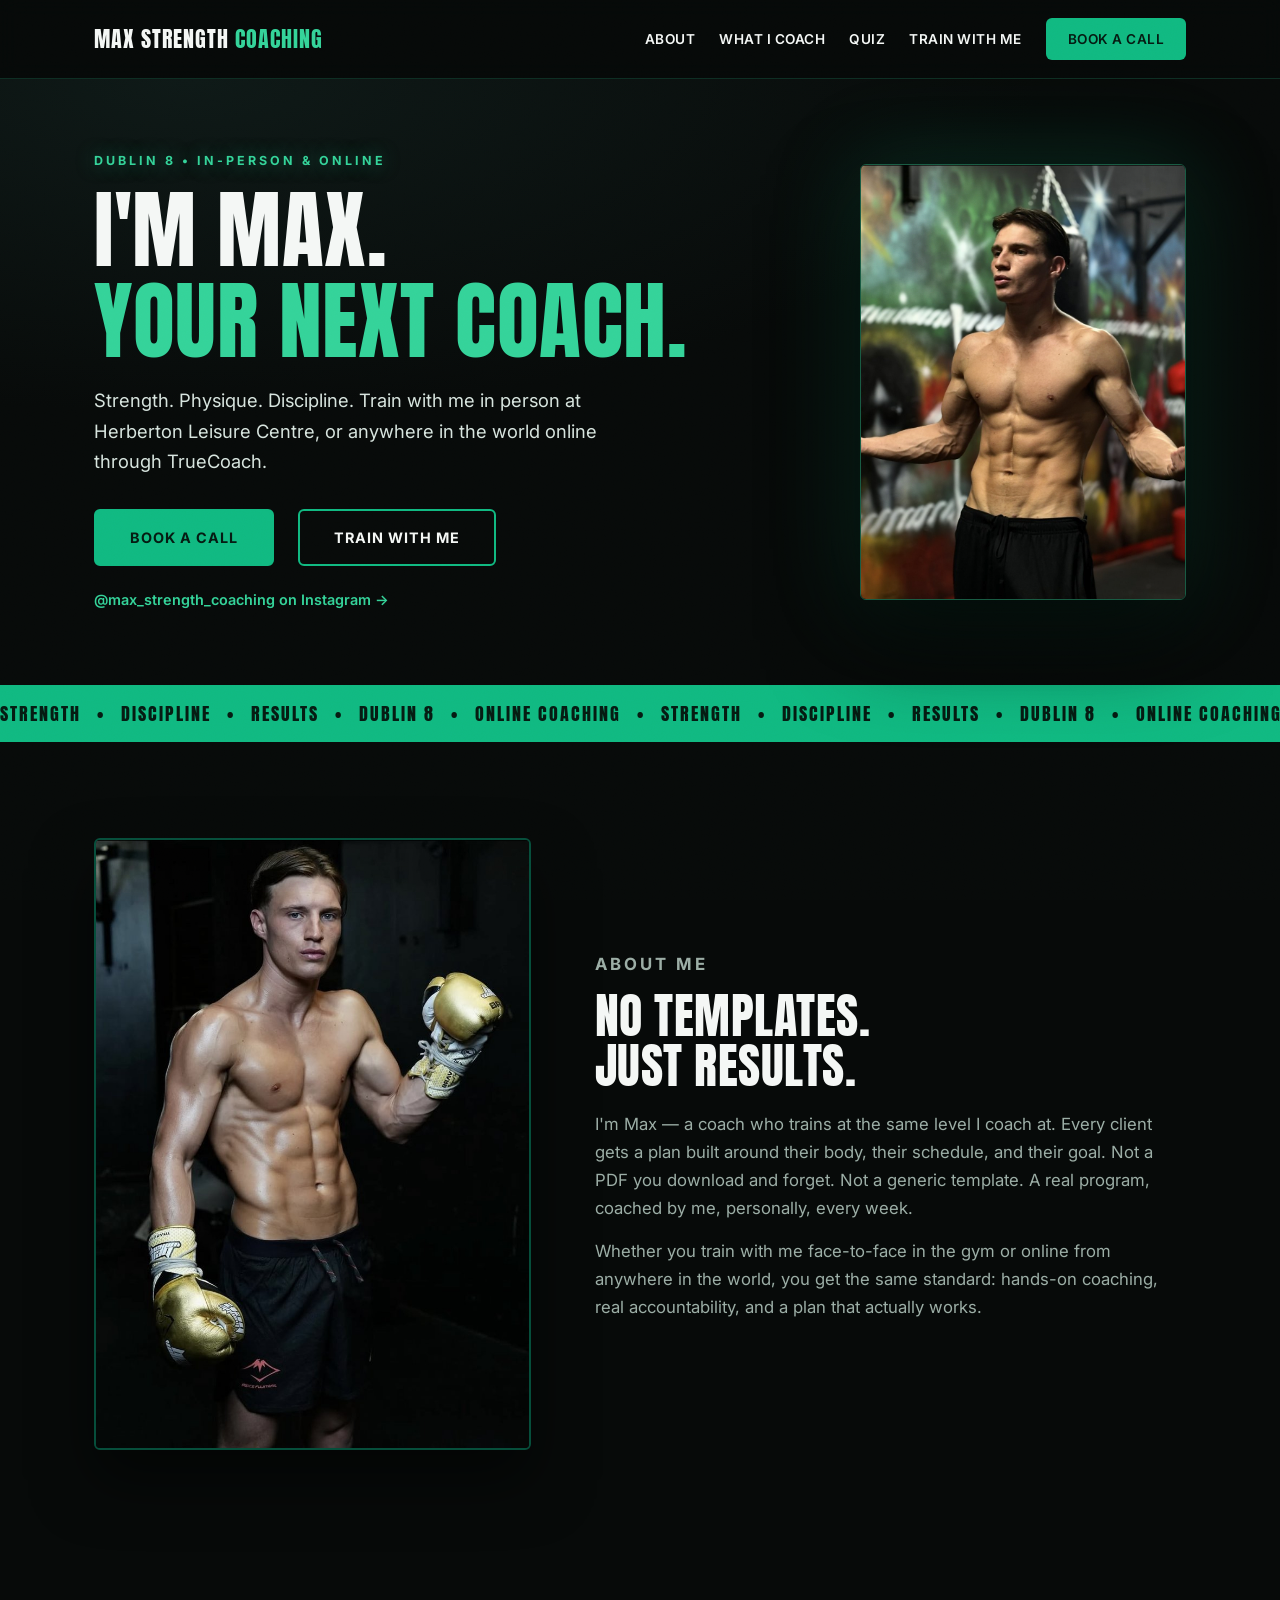
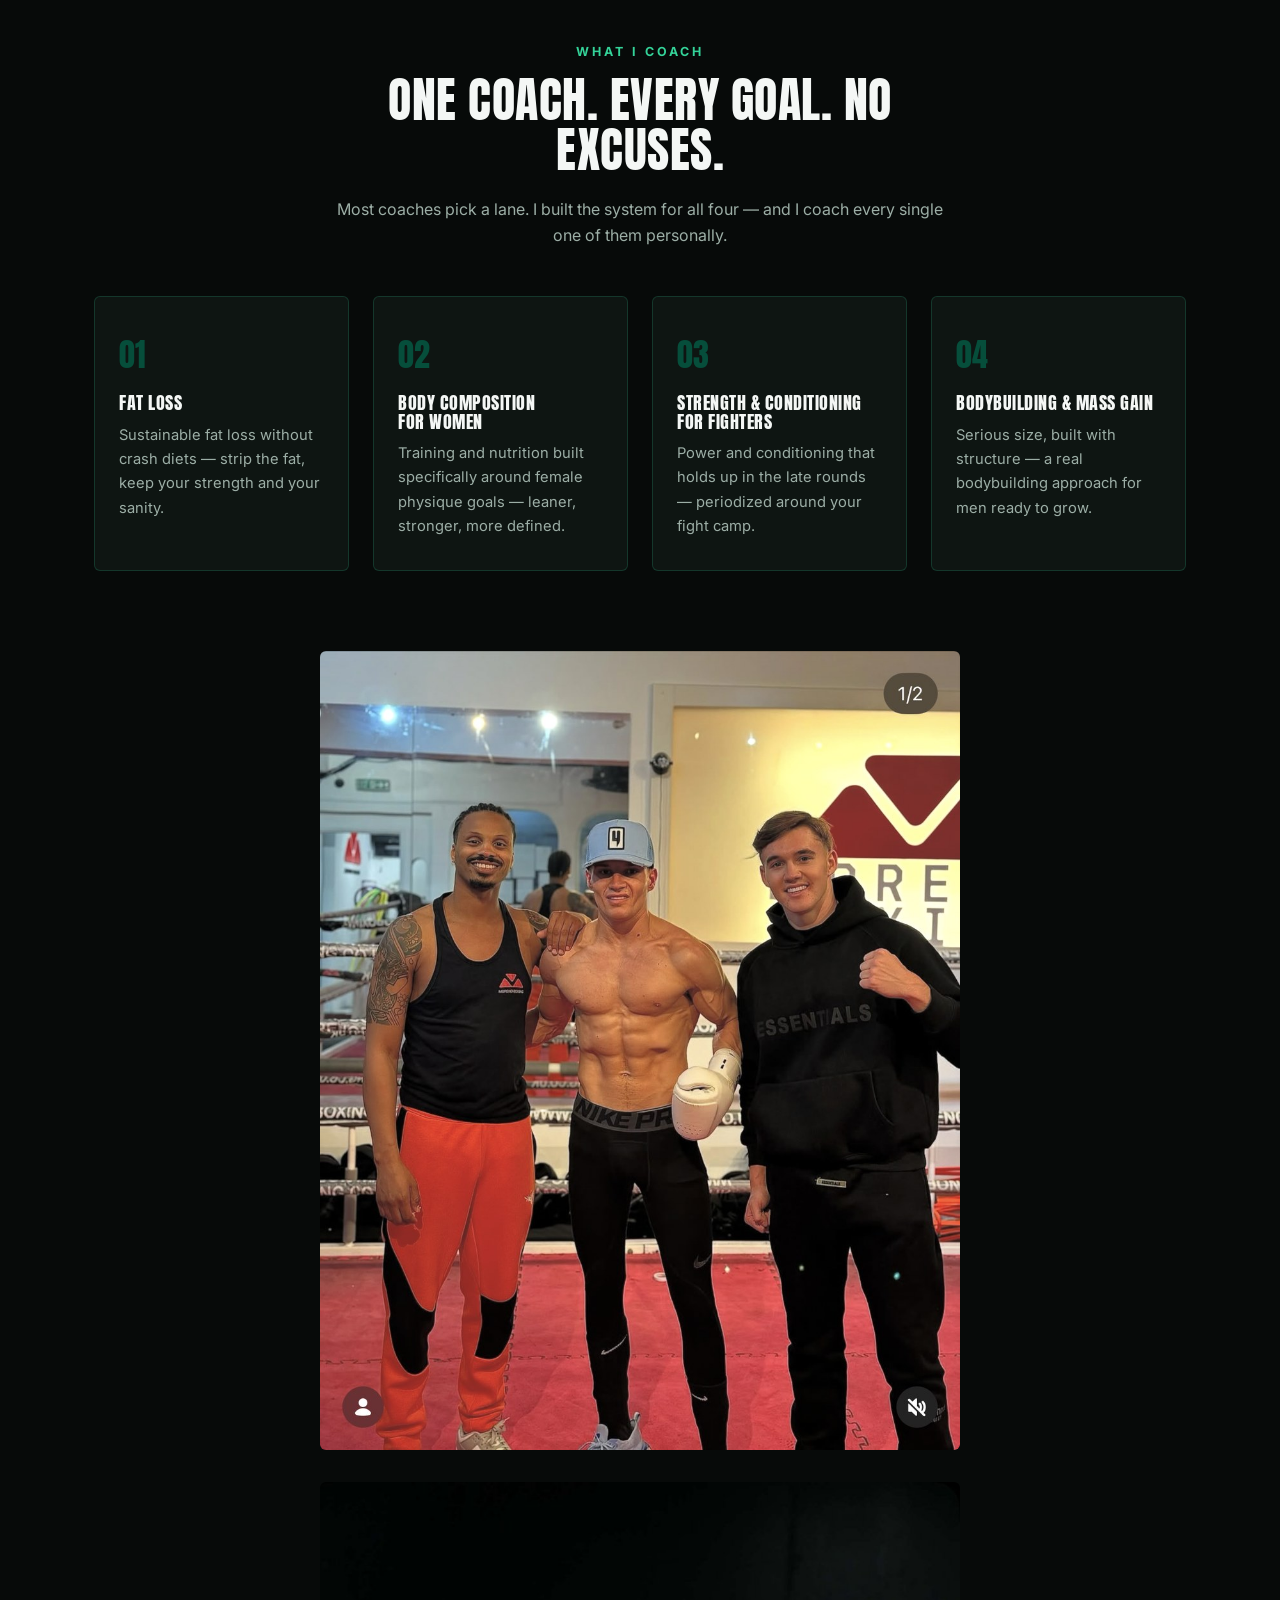
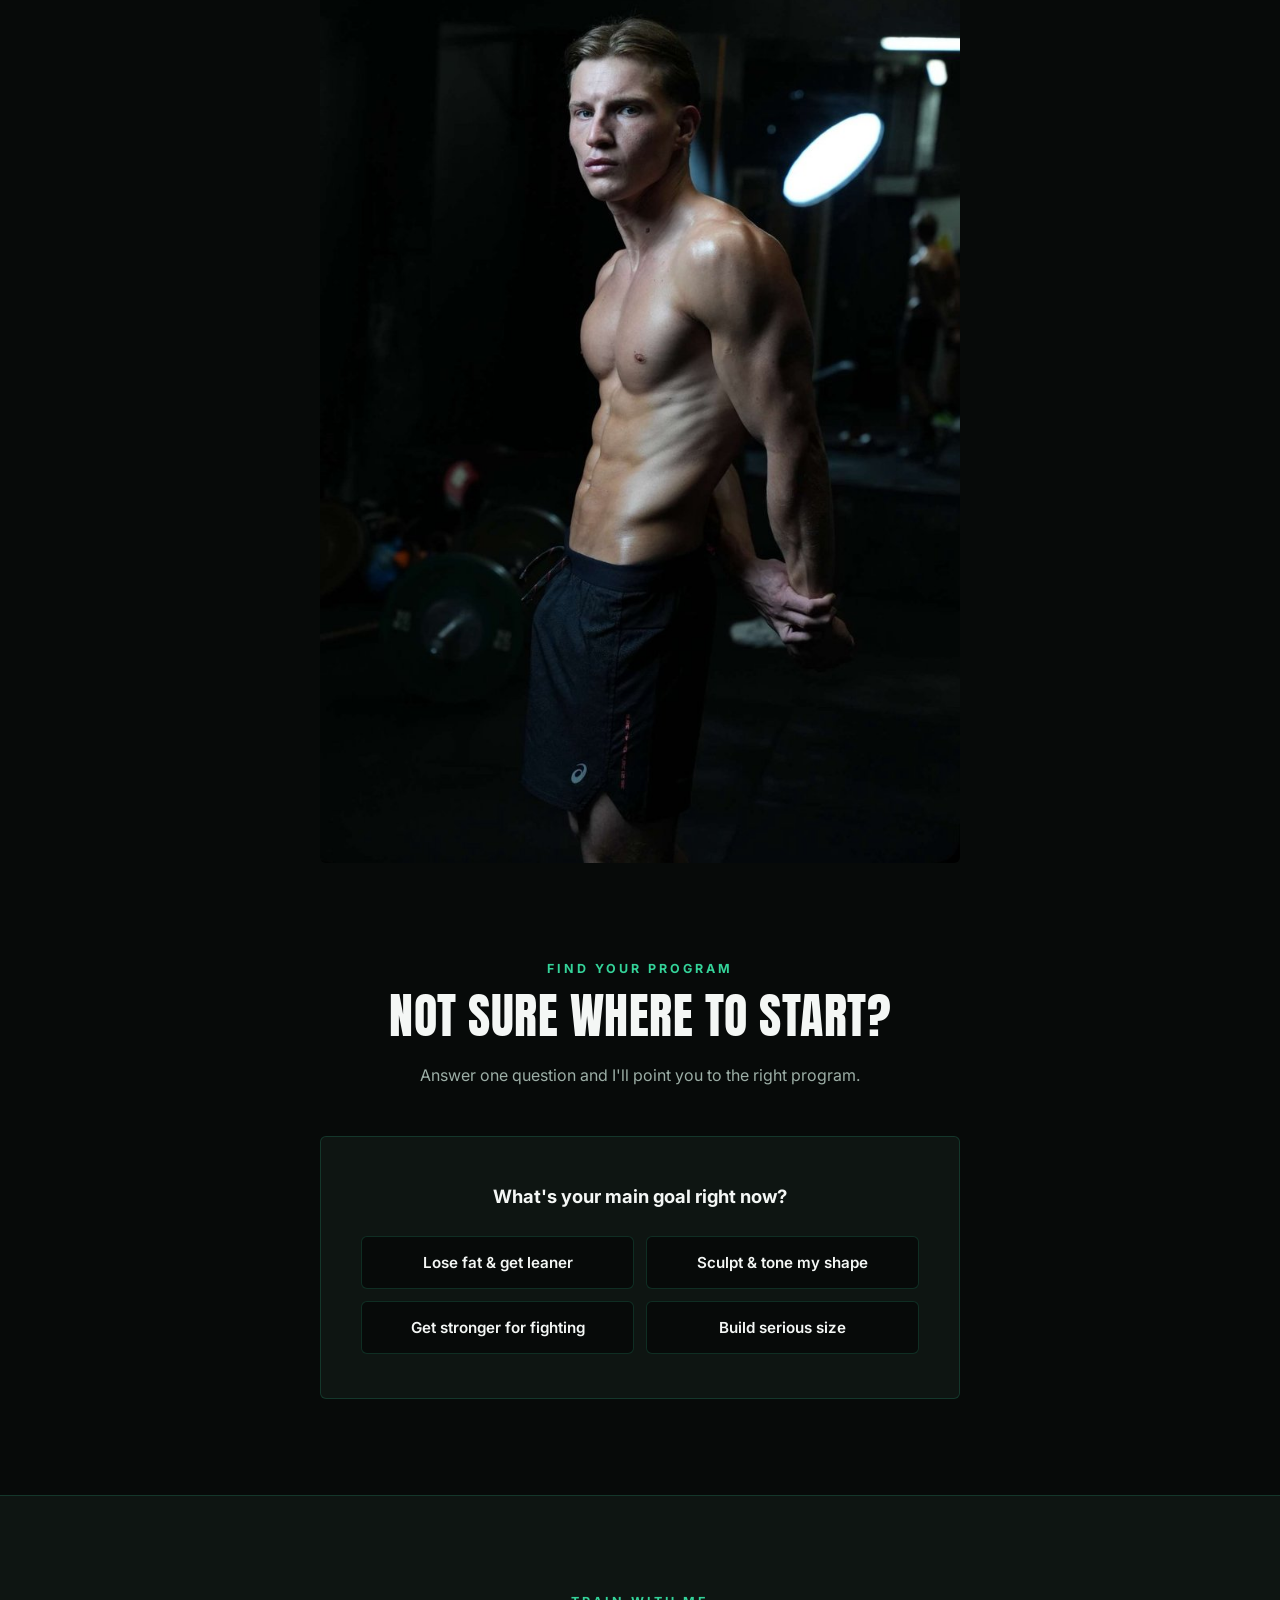
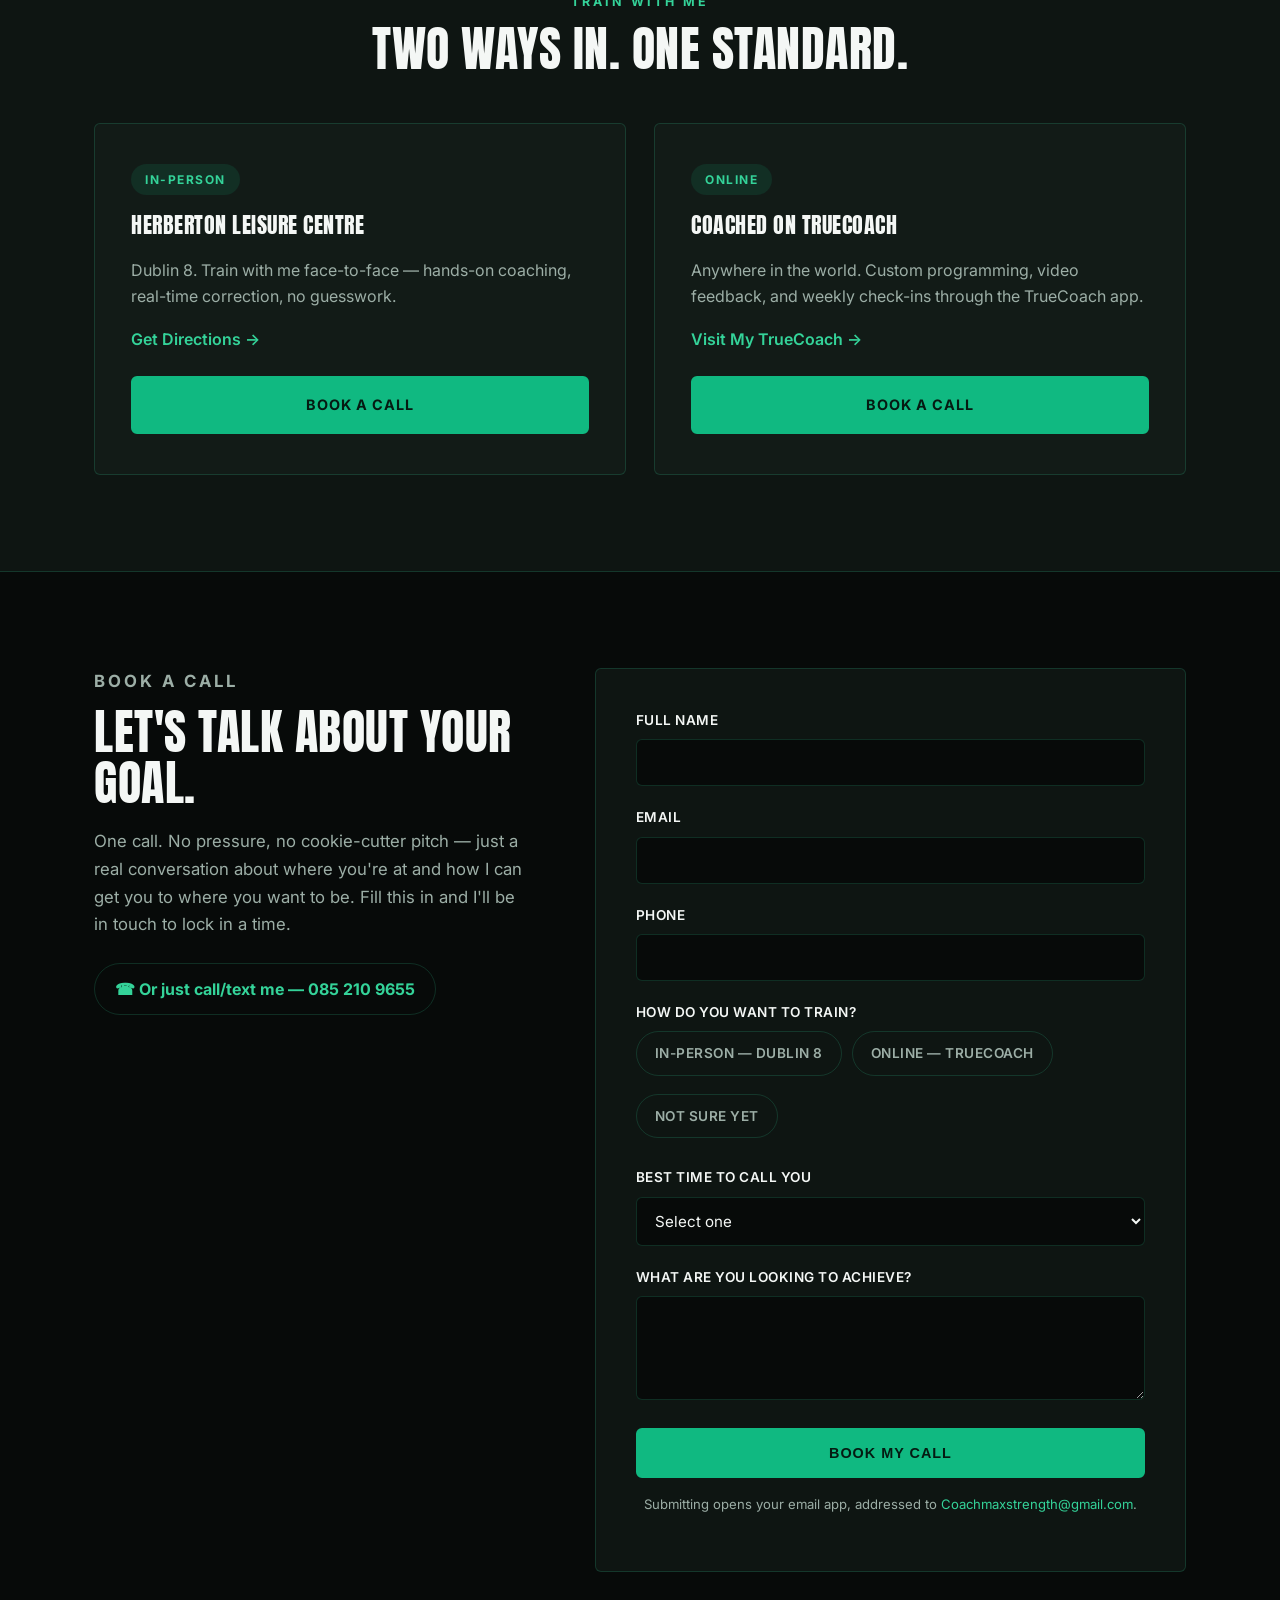
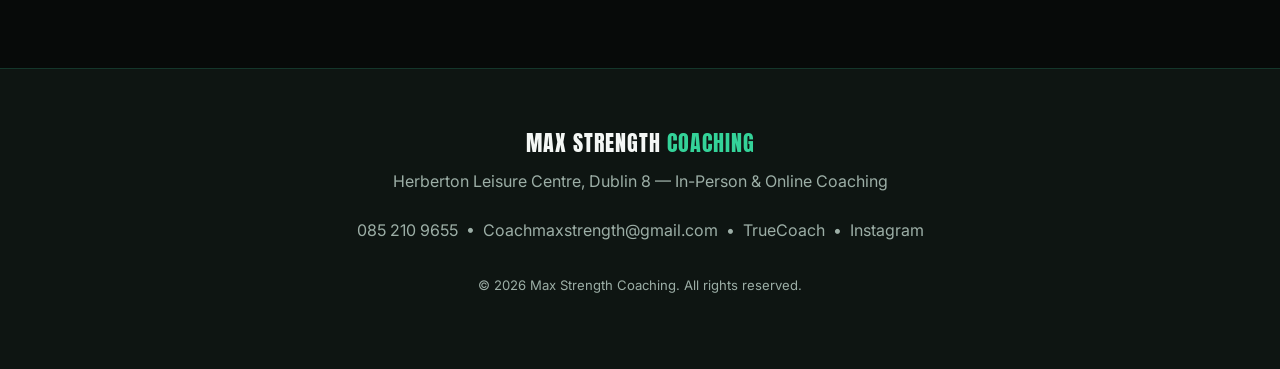
==== commit ef68b366: "Swap in full uncropped group photo from Instagram source Replace the partially-cropped group photo w" ====
--- a/index.html
+++ b/index.html
@@ -22,7 +22,7 @@
 <link rel="preconnect" href="https://fonts.googleapis.com">
 <link rel="preconnect" href="https://fonts.gstatic.com" crossorigin>
 <link href="https://fonts.googleapis.com/css2?family=Anton&family=Inter:wght@400;500;600;700;800&display=swap" rel="stylesheet">
-<link rel="stylesheet" href="styles.css">
+<link rel="stylesheet" href="styles.css?v=2">
 
 <script type="application/ld+json">
 {
@@ -135,7 +135,7 @@
       </div>
     </div>
     <div class="photo-strip">
-      <img class="reveal" src="assets/images/gallery-team.jpg" alt="Max coaching in the gym" loading="lazy">
+      <img class="reveal" src="assets/images/gallery-team.jpg" alt="Max with coach and client at the gym" loading="lazy">
       <img class="reveal" src="assets/images/profile-max.jpg" alt="Max training" loading="lazy">
     </div>
   </section>
@@ -266,6 +266,6 @@
 
 <a href="#book" id="sticky-cta" class="sticky-cta">Book A Call</a>
 
-<script src="script.js"></script>
+<script src="script.js?v=2"></script>
 </body>
 </html>
--- a/styles.css
+++ b/styles.css
@@ -266,14 +266,18 @@
 
 .photo-strip {
   display: grid;
-  grid-template-columns: 1fr 1fr;
+  grid-template-columns: 1fr;
+  gap: 32px;
   margin-top: 80px;
 }
 .photo-strip img {
   width: 100%;
+  max-width: 640px;
+  margin: 0 auto;
   object-fit: cover;
-}
-.photo-strip img:nth-child(1) { aspect-ratio: 900 / 1029; }
+  border-radius: var(--radius);
+}
+.photo-strip img:nth-child(1) { aspect-ratio: 1000 / 1248; }
 .photo-strip img:nth-child(2) { aspect-ratio: 800 / 1226; }
 
 /* ---------- Train With Me ---------- */
@@ -530,7 +534,7 @@
 
 @media (max-width: 640px) {
   .coach-grid { grid-template-columns: 1fr; }
-  .photo-strip { grid-template-columns: 1fr; margin-top: 48px; }
+  .photo-strip { margin-top: 48px; gap: 24px; }
   .quiz-options { grid-template-columns: 1fr; }
   .quiz-box { padding: 32px 24px; }
   .sticky-cta { right: 16px; bottom: 16px; padding: 12px 20px; font-size: 0.8rem; }
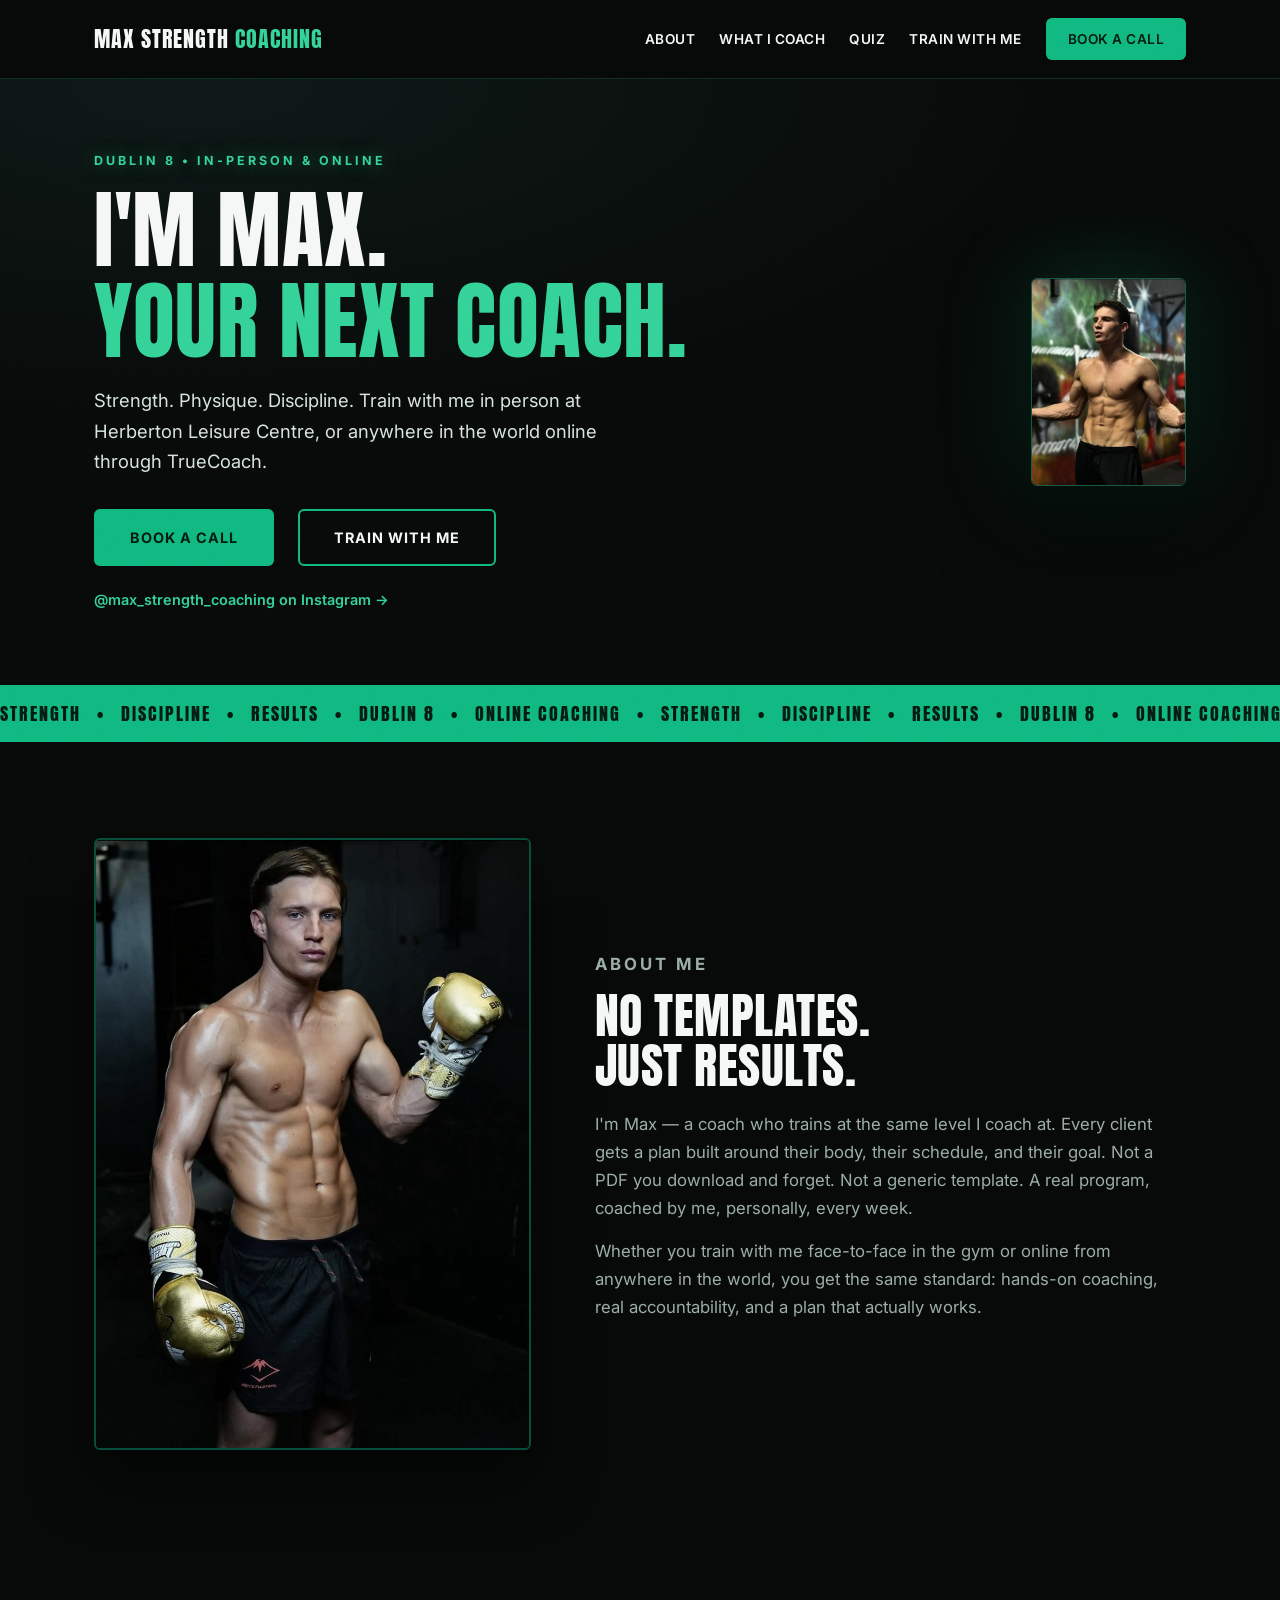
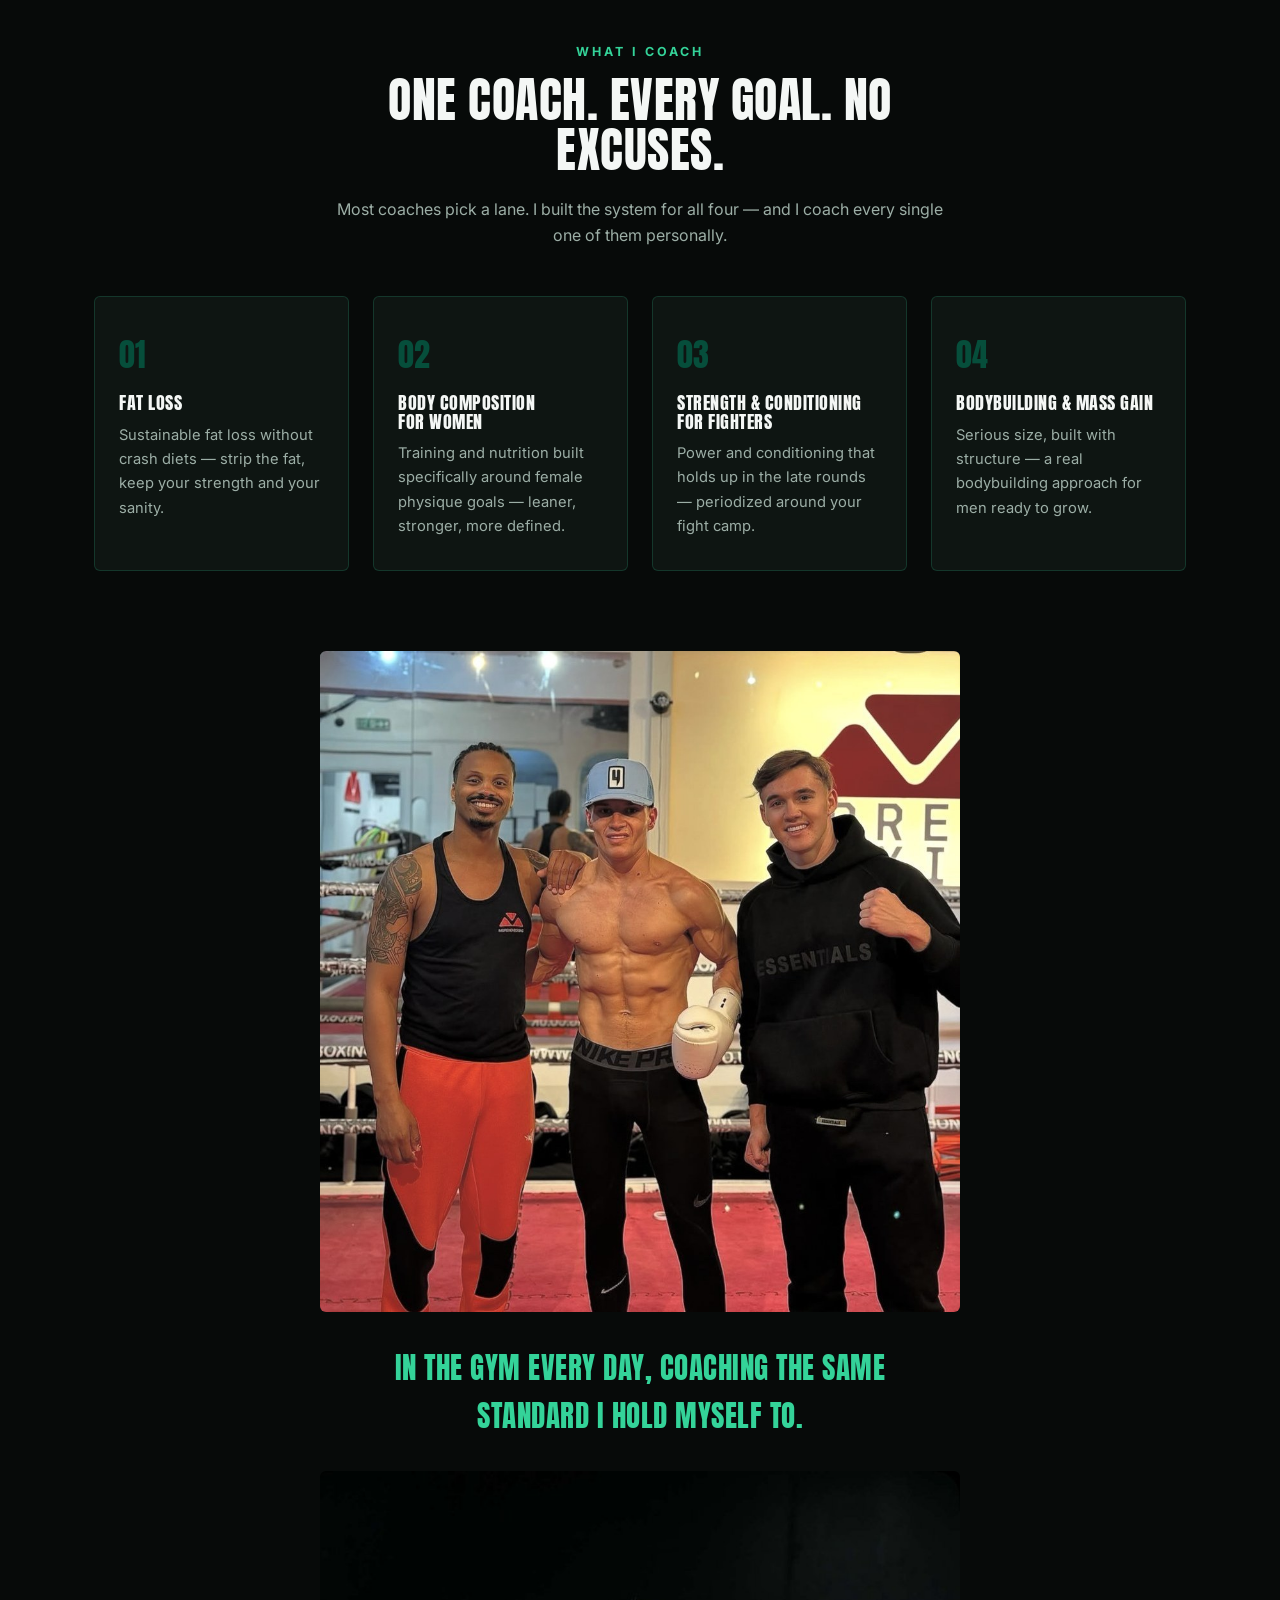
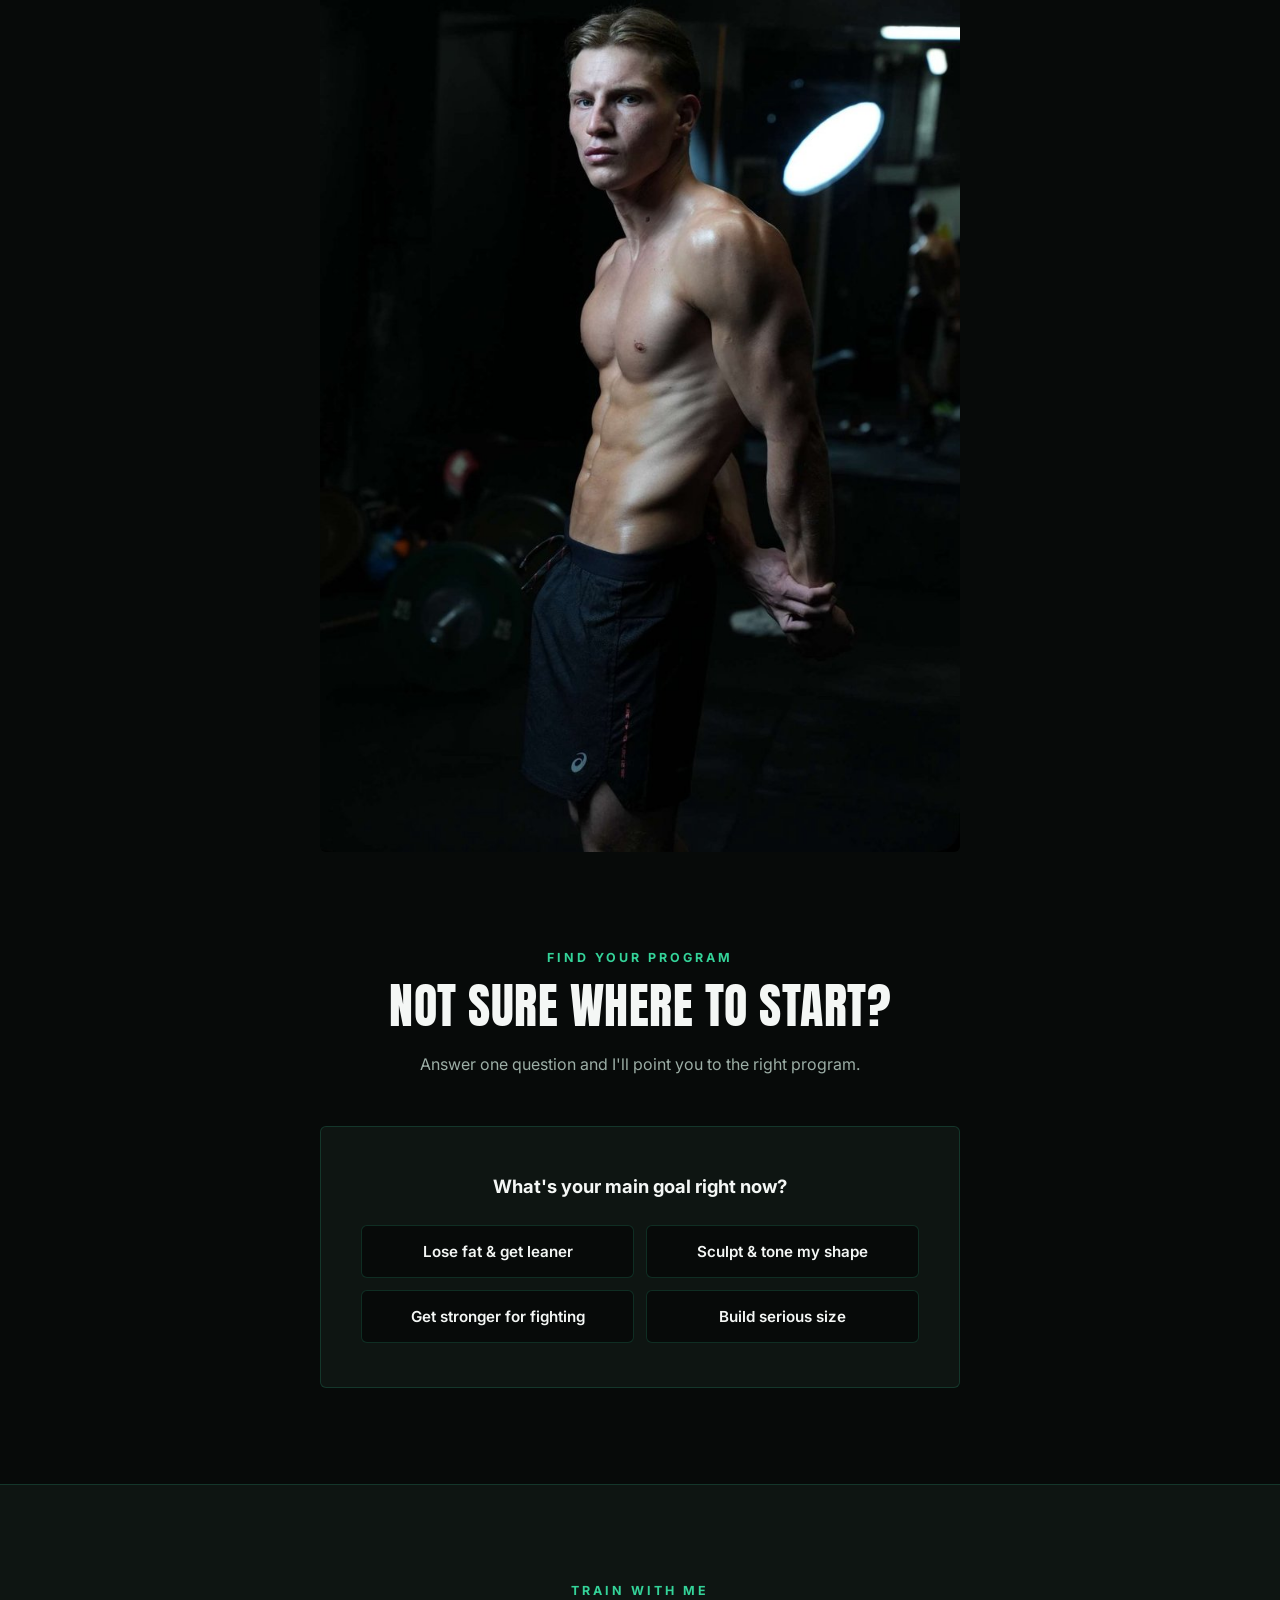
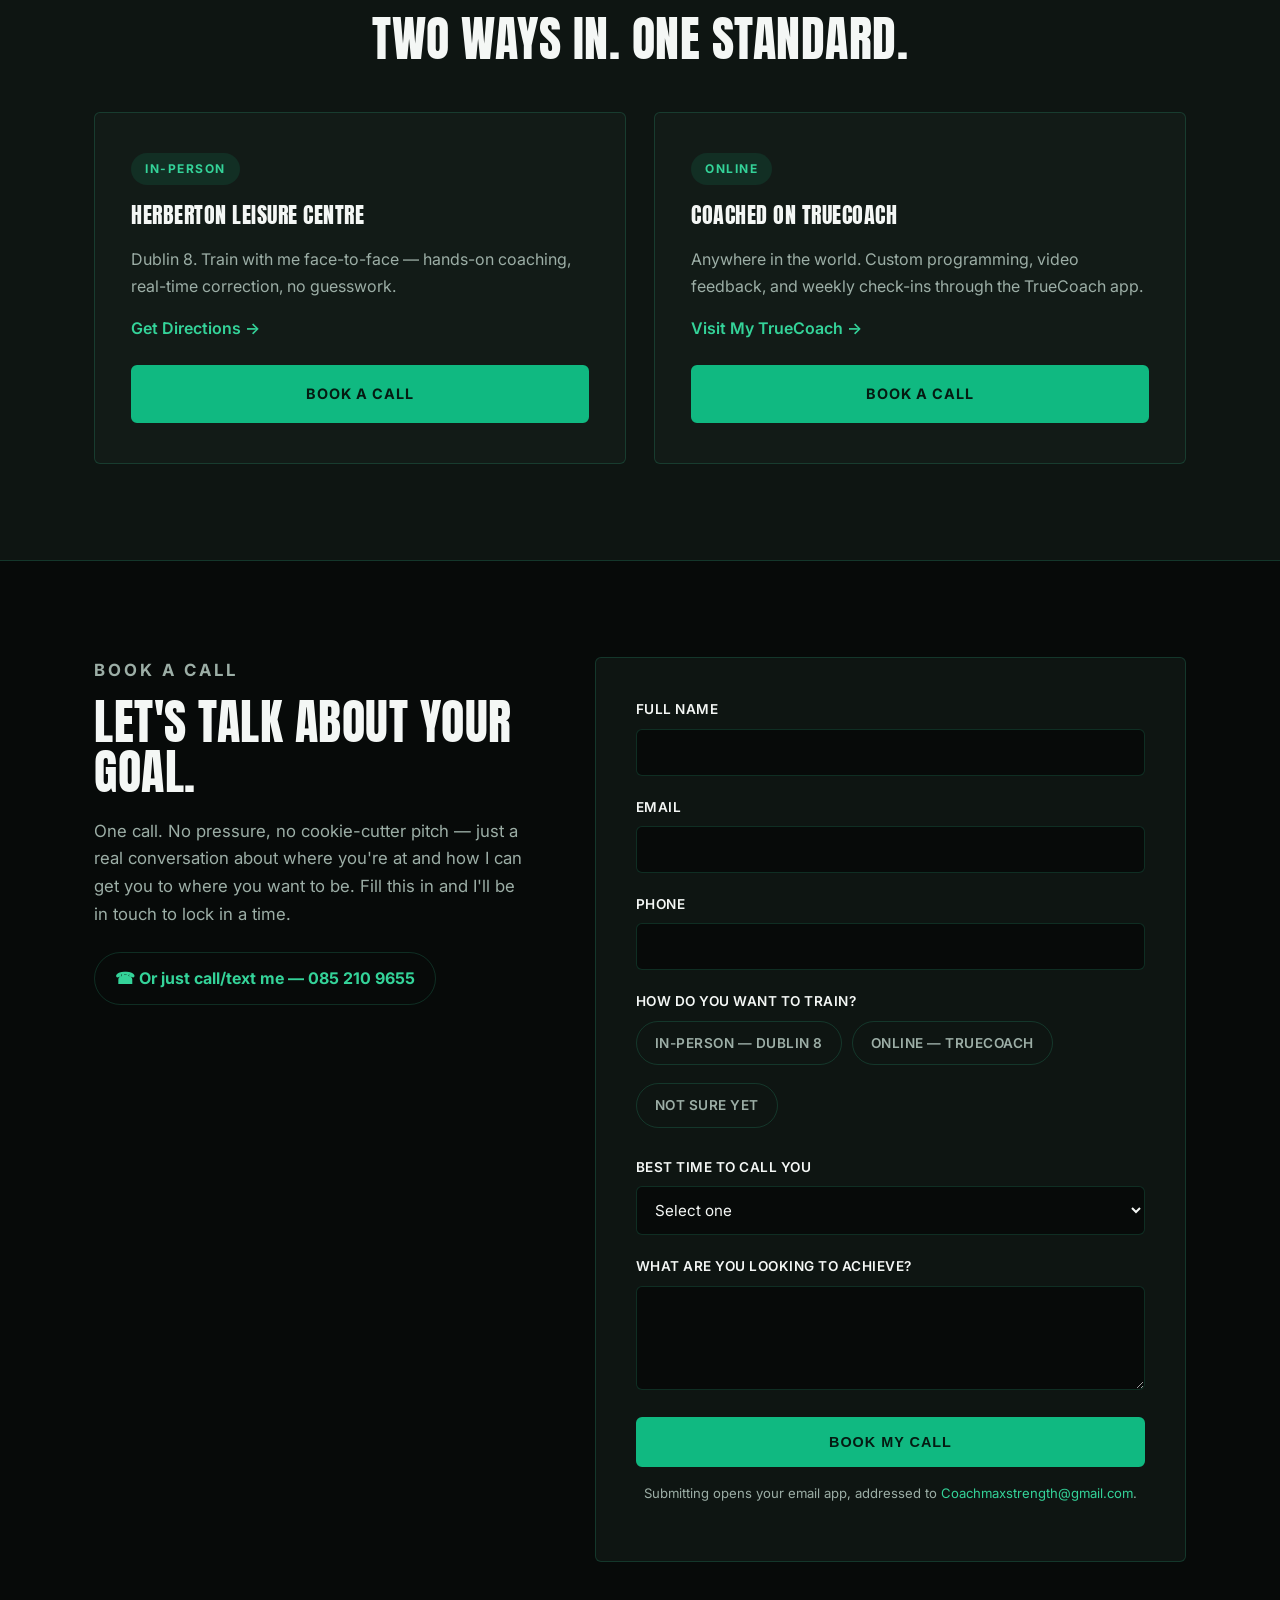
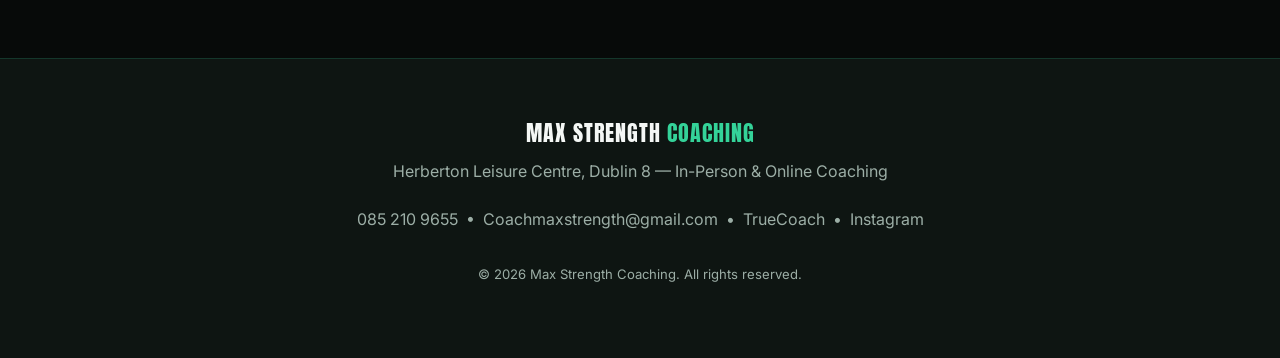
==== commit d70eccef: "Shrink hero photo further, add caption between photos, clean icons - Reduce hero photo size on both " ====
--- a/index.html
+++ b/index.html
@@ -136,6 +136,7 @@
     </div>
     <div class="photo-strip">
       <img class="reveal" src="assets/images/gallery-team.jpg" alt="Max with coach and client at the gym" loading="lazy">
+      <p class="photo-strip-caption reveal">In the gym every day, coaching the same standard I hold myself to.</p>
       <img class="reveal" src="assets/images/profile-max.jpg" alt="Max training" loading="lazy">
     </div>
   </section>
--- a/styles.css
+++ b/styles.css
@@ -167,7 +167,7 @@
 }
 .hero-inner {
   display: grid;
-  grid-template-columns: 1.3fr 0.7fr;
+  grid-template-columns: 1.6fr 0.4fr;
   gap: 56px;
   align-items: center;
 }
@@ -186,7 +186,7 @@
 }
 .hero-social:hover { text-decoration: underline; }
 .hero-media img {
-  width: 90%;
+  width: 75%;
   margin-left: auto;
   aspect-ratio: 900 / 1201;
   object-fit: cover;
@@ -277,8 +277,18 @@
   object-fit: cover;
   border-radius: var(--radius);
 }
-.photo-strip img:nth-child(1) { aspect-ratio: 1000 / 1248; }
-.photo-strip img:nth-child(2) { aspect-ratio: 800 / 1226; }
+.photo-strip img:nth-child(1) { aspect-ratio: 1000 / 1033; }
+.photo-strip img:nth-child(3) { aspect-ratio: 800 / 1226; }
+.photo-strip-caption {
+  max-width: 560px;
+  margin: 0 auto;
+  text-align: center;
+  font-family: var(--font-display);
+  text-transform: uppercase;
+  font-size: clamp(1.3rem, 3vw, 1.8rem);
+  color: var(--emerald-bright);
+  letter-spacing: 0.5px;
+}
 
 /* ---------- Train With Me ---------- */
 .train { background: var(--panel); border-top: 1px solid var(--line); border-bottom: 1px solid var(--line); }
@@ -527,7 +537,8 @@
   .hero-inner,
   .about-grid,
   .book-inner { grid-template-columns: 1fr; }
-  .hero-media { order: -1; max-width: 420px; margin: 0 auto; }
+  .hero-media { order: -1; max-width: 260px; margin: 0 auto; }
+  .hero-media img { width: 100%; }
   .train-grid,
   .coach-grid { grid-template-columns: repeat(2, 1fr); }
 }
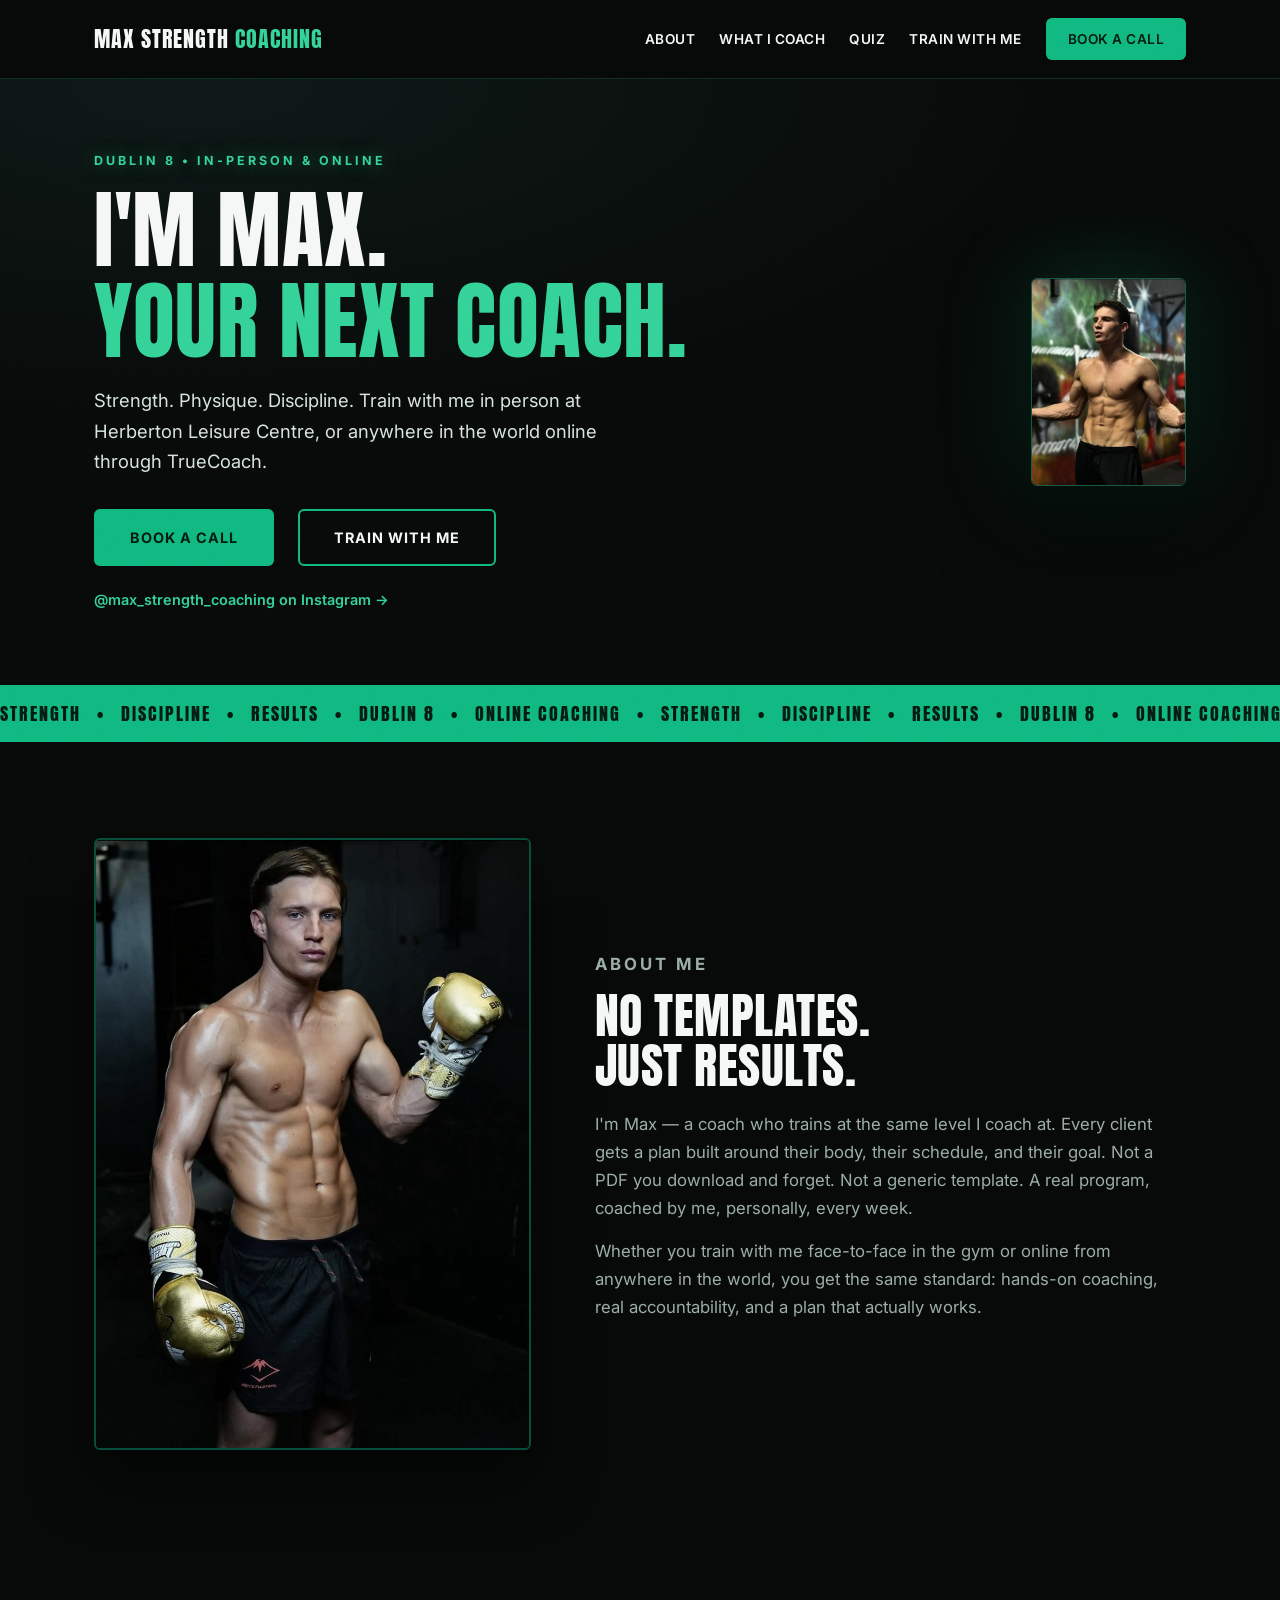
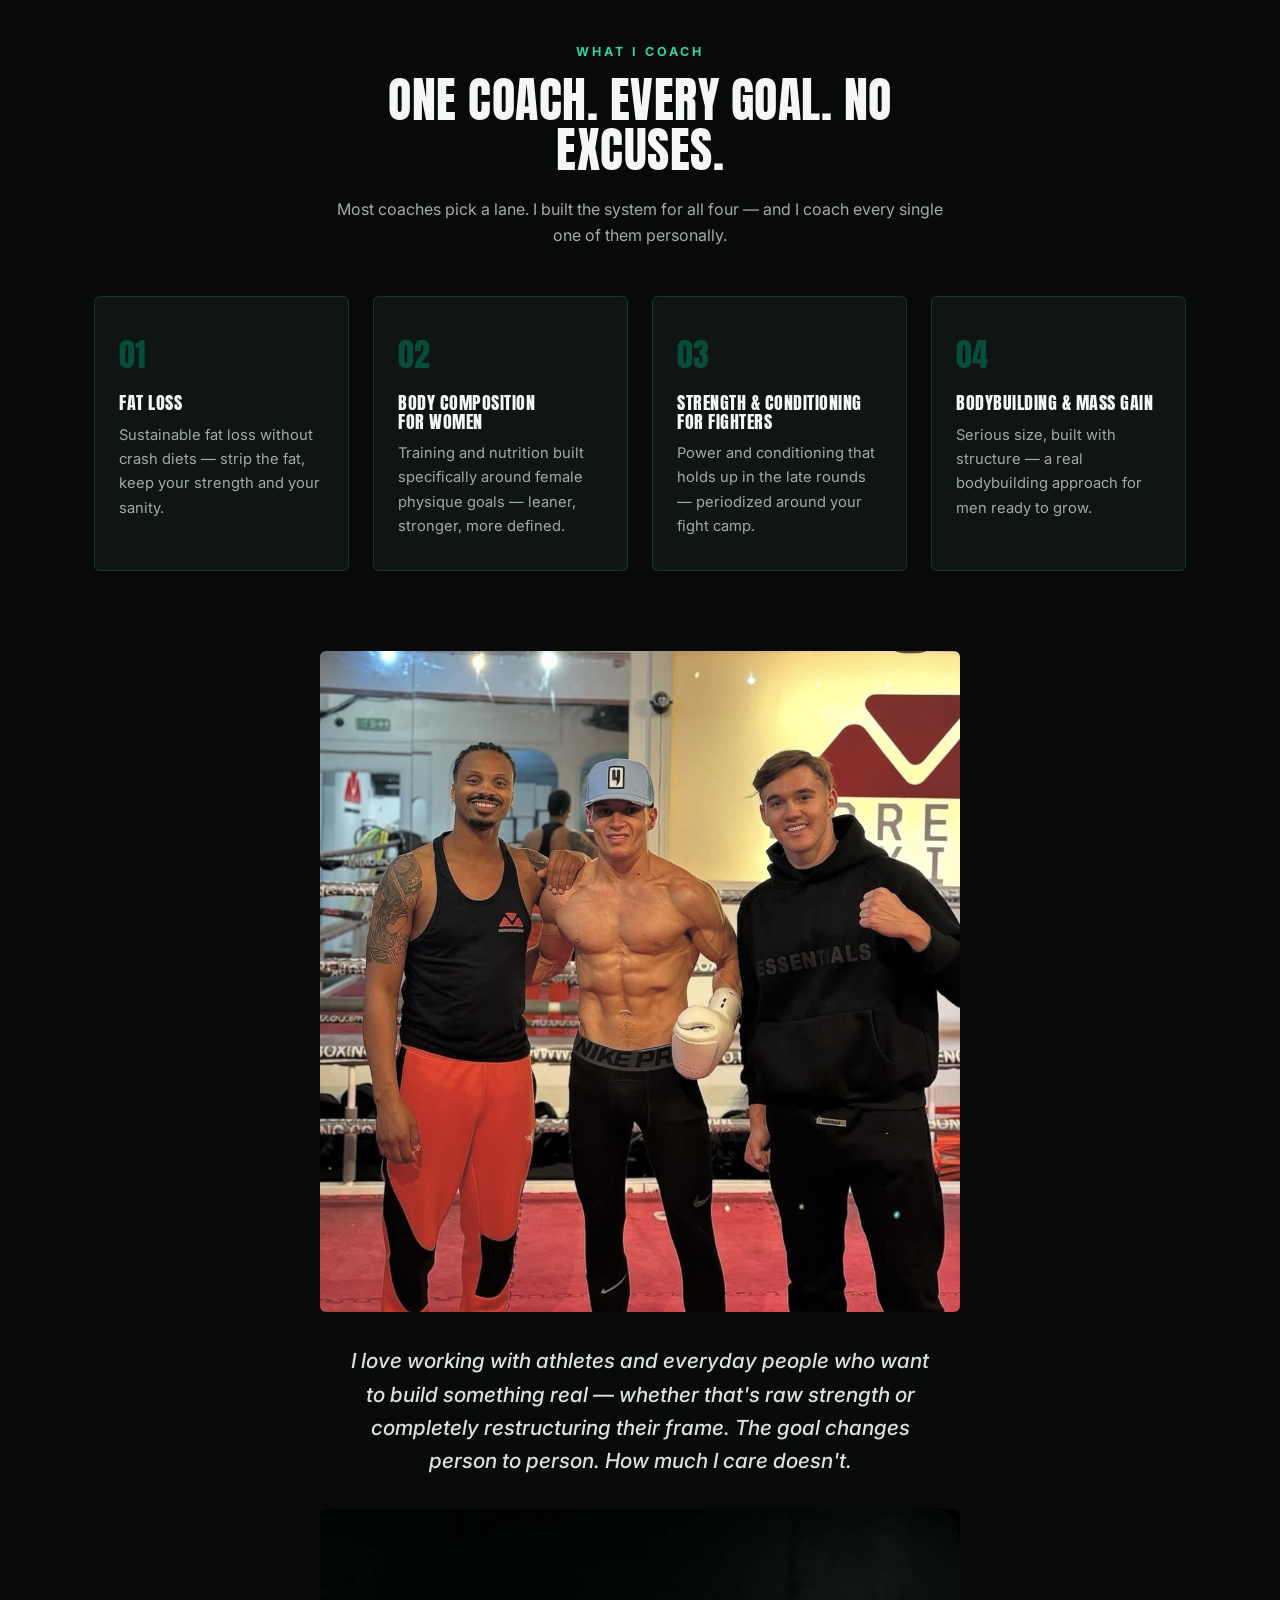
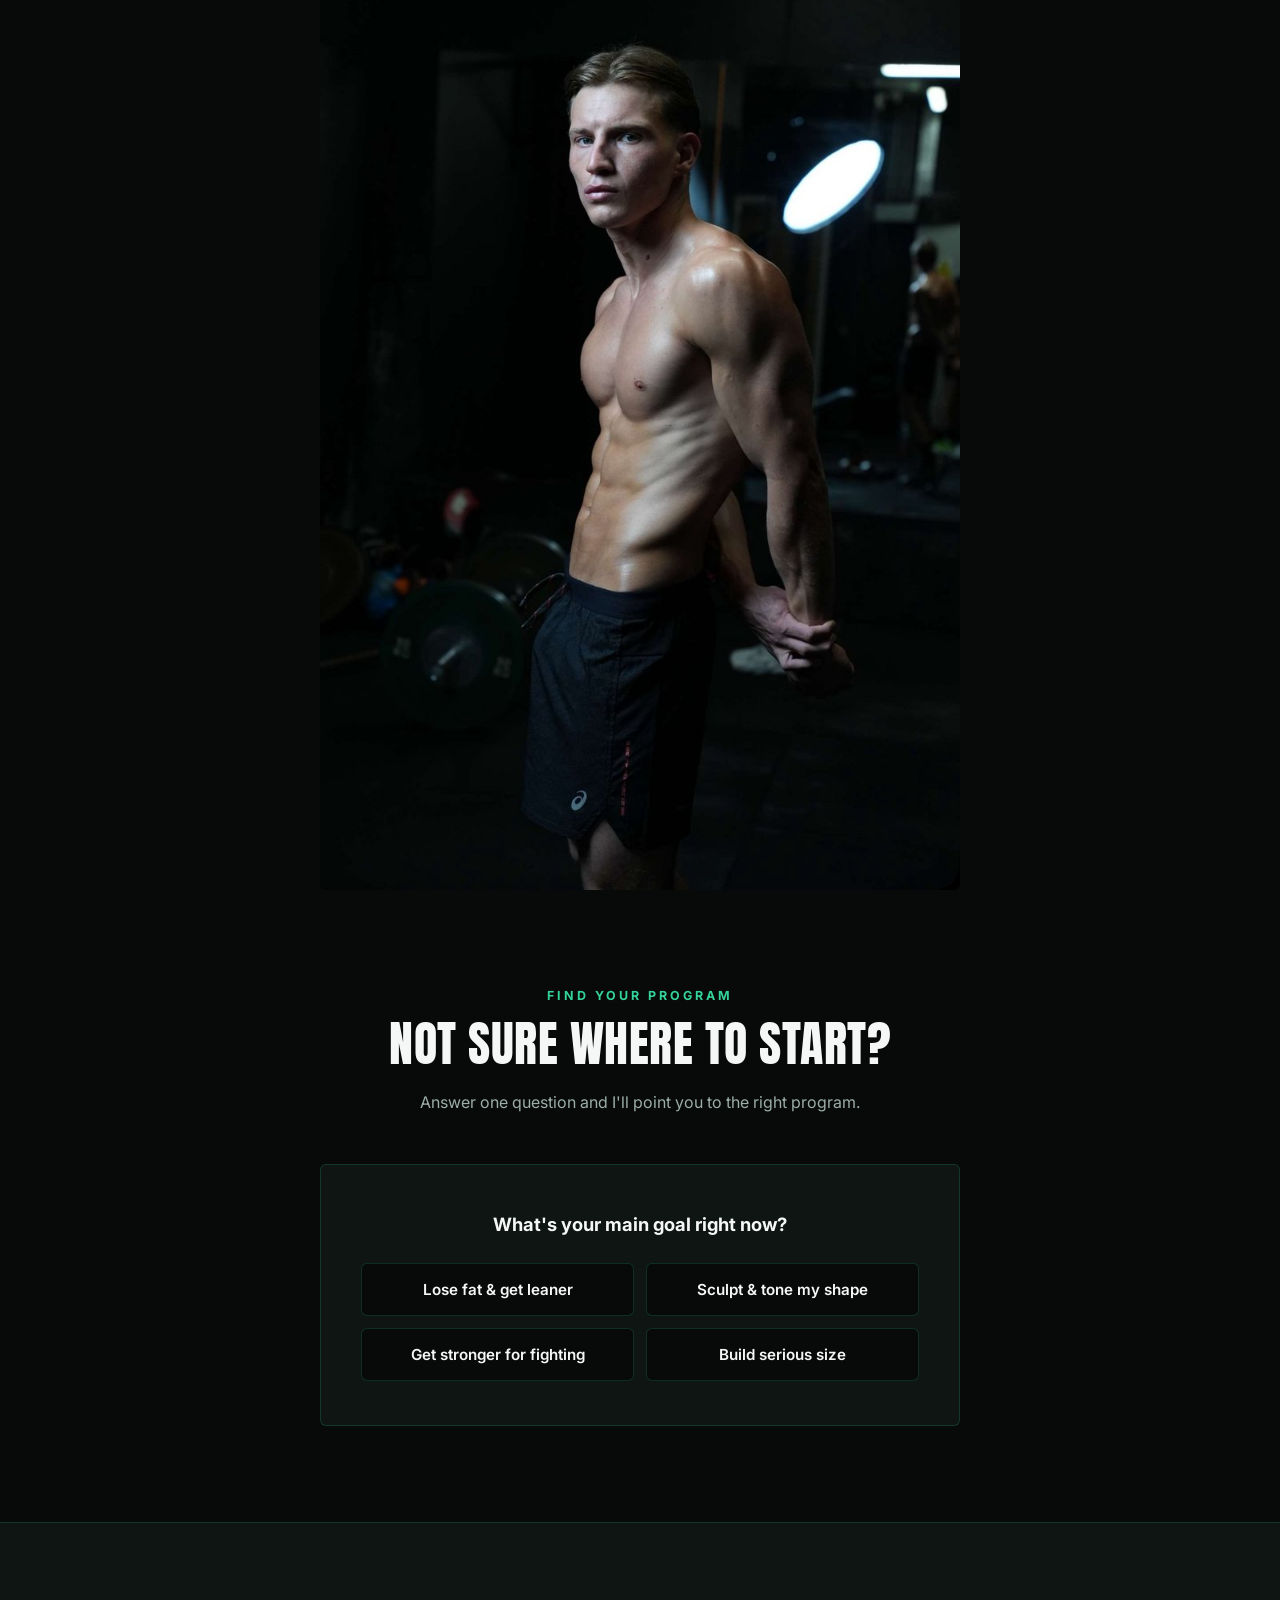
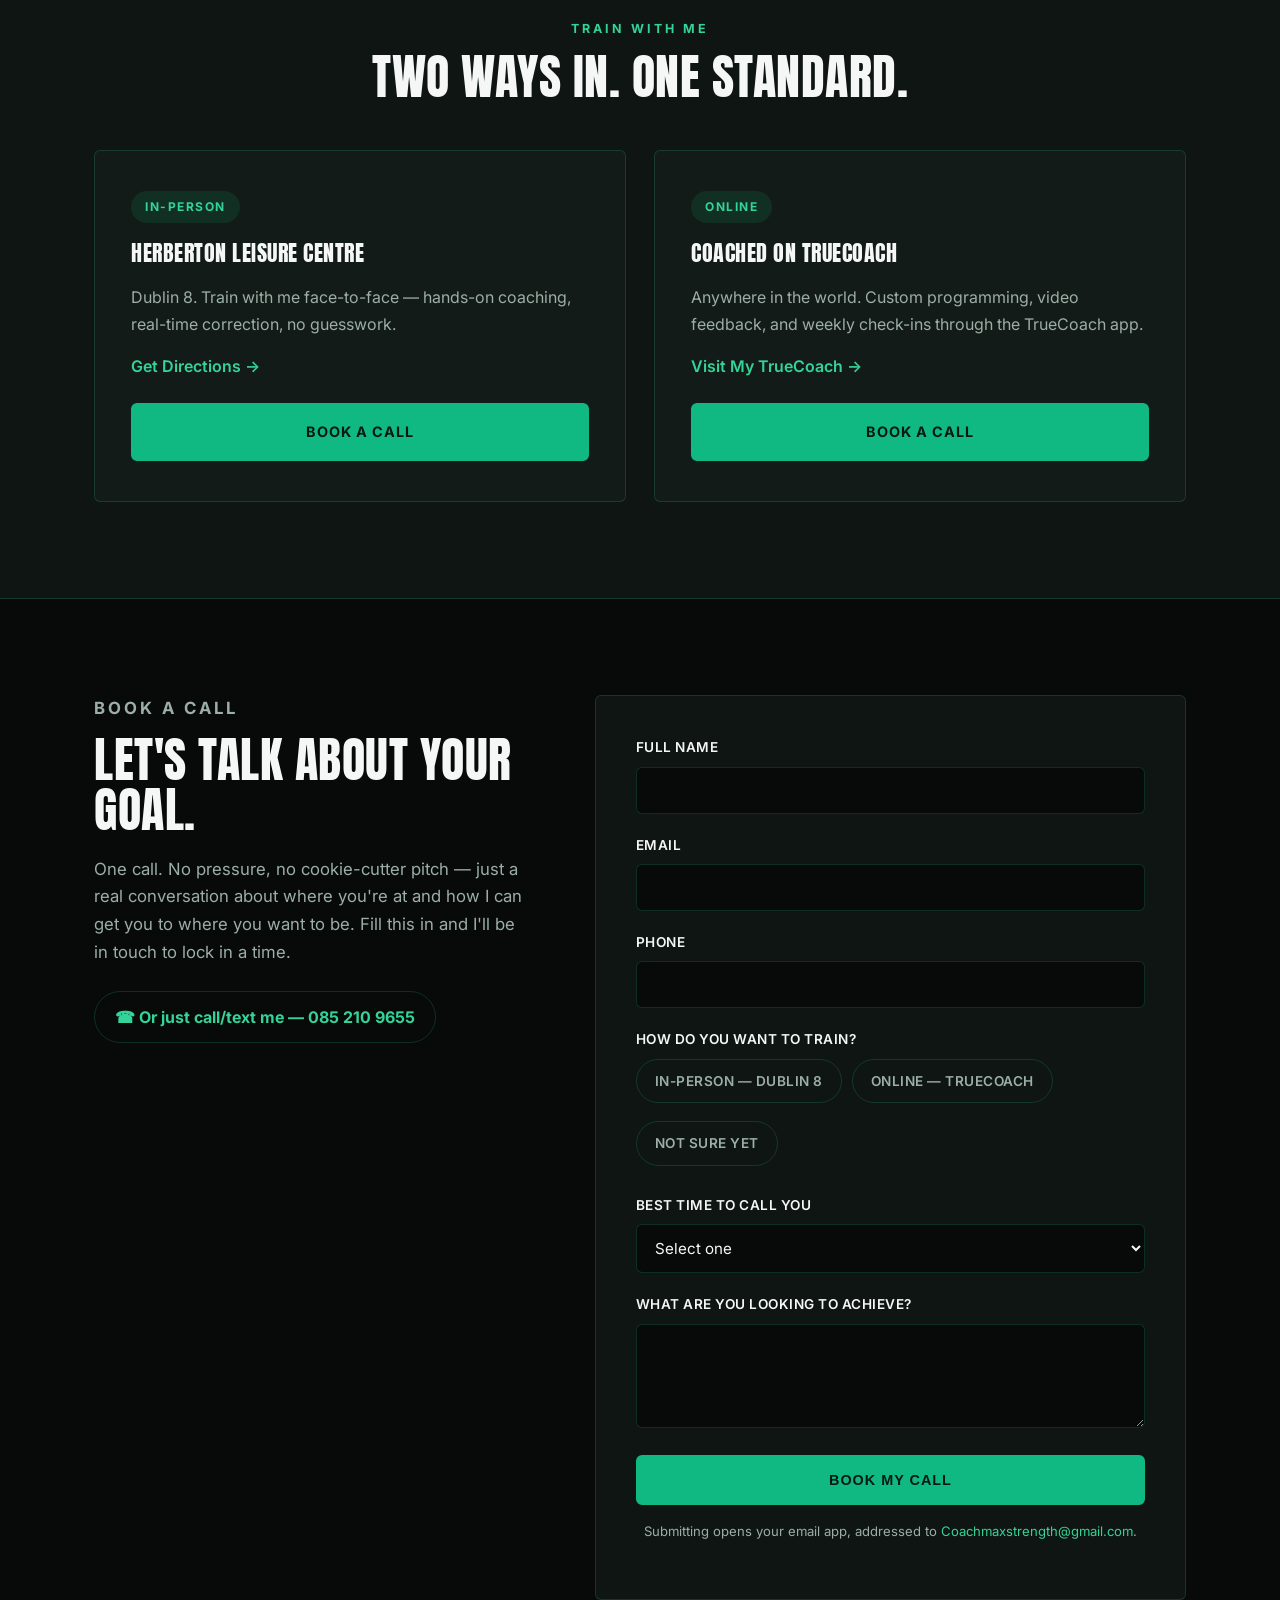
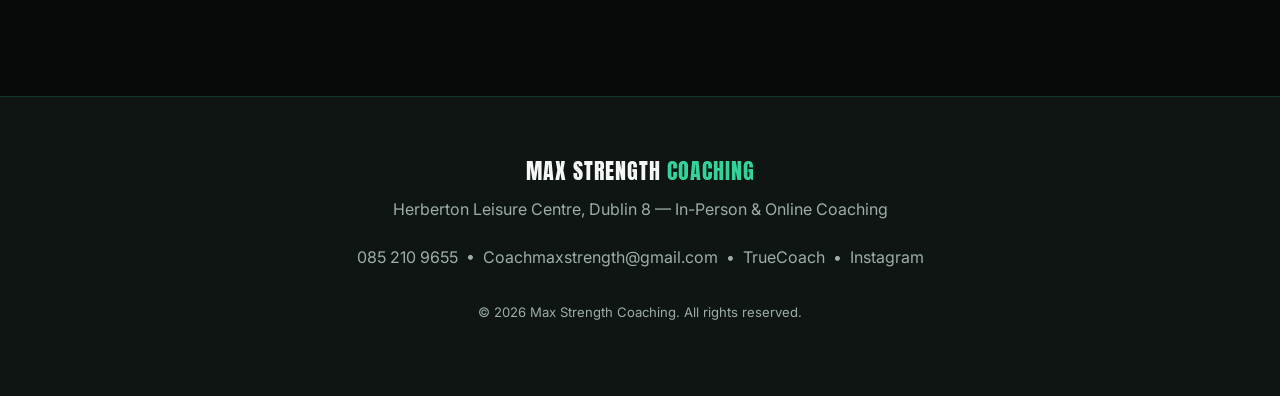
==== commit 5389fc71: "Rewrite photo-strip caption as a personal, sincere statement Replace the punchy tagline-style captio" ====
--- a/index.html
+++ b/index.html
@@ -136,7 +136,7 @@
     </div>
     <div class="photo-strip">
       <img class="reveal" src="assets/images/gallery-team.jpg" alt="Max with coach and client at the gym" loading="lazy">
-      <p class="photo-strip-caption reveal">In the gym every day, coaching the same standard I hold myself to.</p>
+      <p class="photo-strip-caption reveal">I love working with athletes and everyday people who want to build something real &mdash; whether that's raw strength or completely restructuring their frame. The goal changes person to person. How much I care doesn't.</p>
       <img class="reveal" src="assets/images/profile-max.jpg" alt="Max training" loading="lazy">
     </div>
   </section>
--- a/styles.css
+++ b/styles.css
@@ -280,14 +280,15 @@
 .photo-strip img:nth-child(1) { aspect-ratio: 1000 / 1033; }
 .photo-strip img:nth-child(3) { aspect-ratio: 800 / 1226; }
 .photo-strip-caption {
-  max-width: 560px;
+  max-width: 600px;
   margin: 0 auto;
   text-align: center;
-  font-family: var(--font-display);
-  text-transform: uppercase;
-  font-size: clamp(1.3rem, 3vw, 1.8rem);
-  color: var(--emerald-bright);
-  letter-spacing: 0.5px;
+  font-family: var(--font-body);
+  font-style: italic;
+  font-weight: 500;
+  font-size: clamp(1.05rem, 2.2vw, 1.3rem);
+  line-height: 1.6;
+  color: #D7E4DE;
 }
 
 /* ---------- Train With Me ---------- */
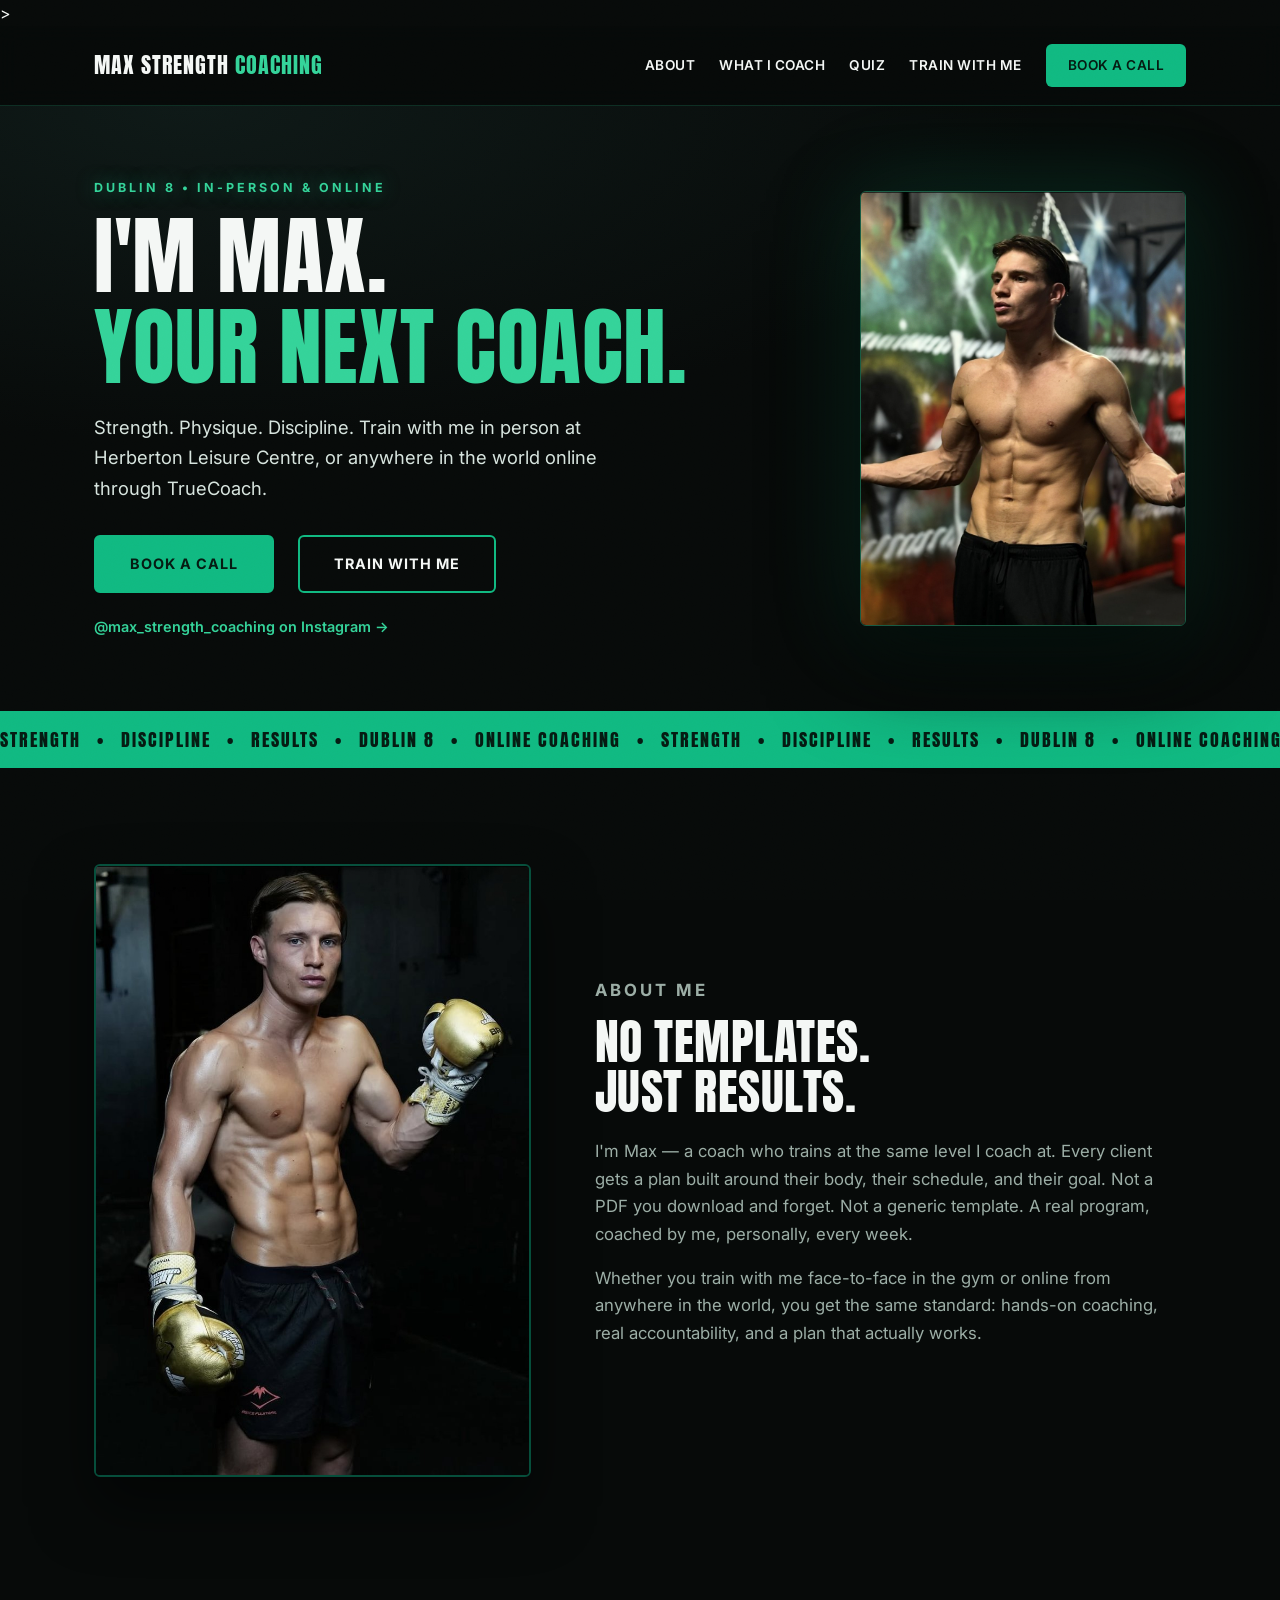
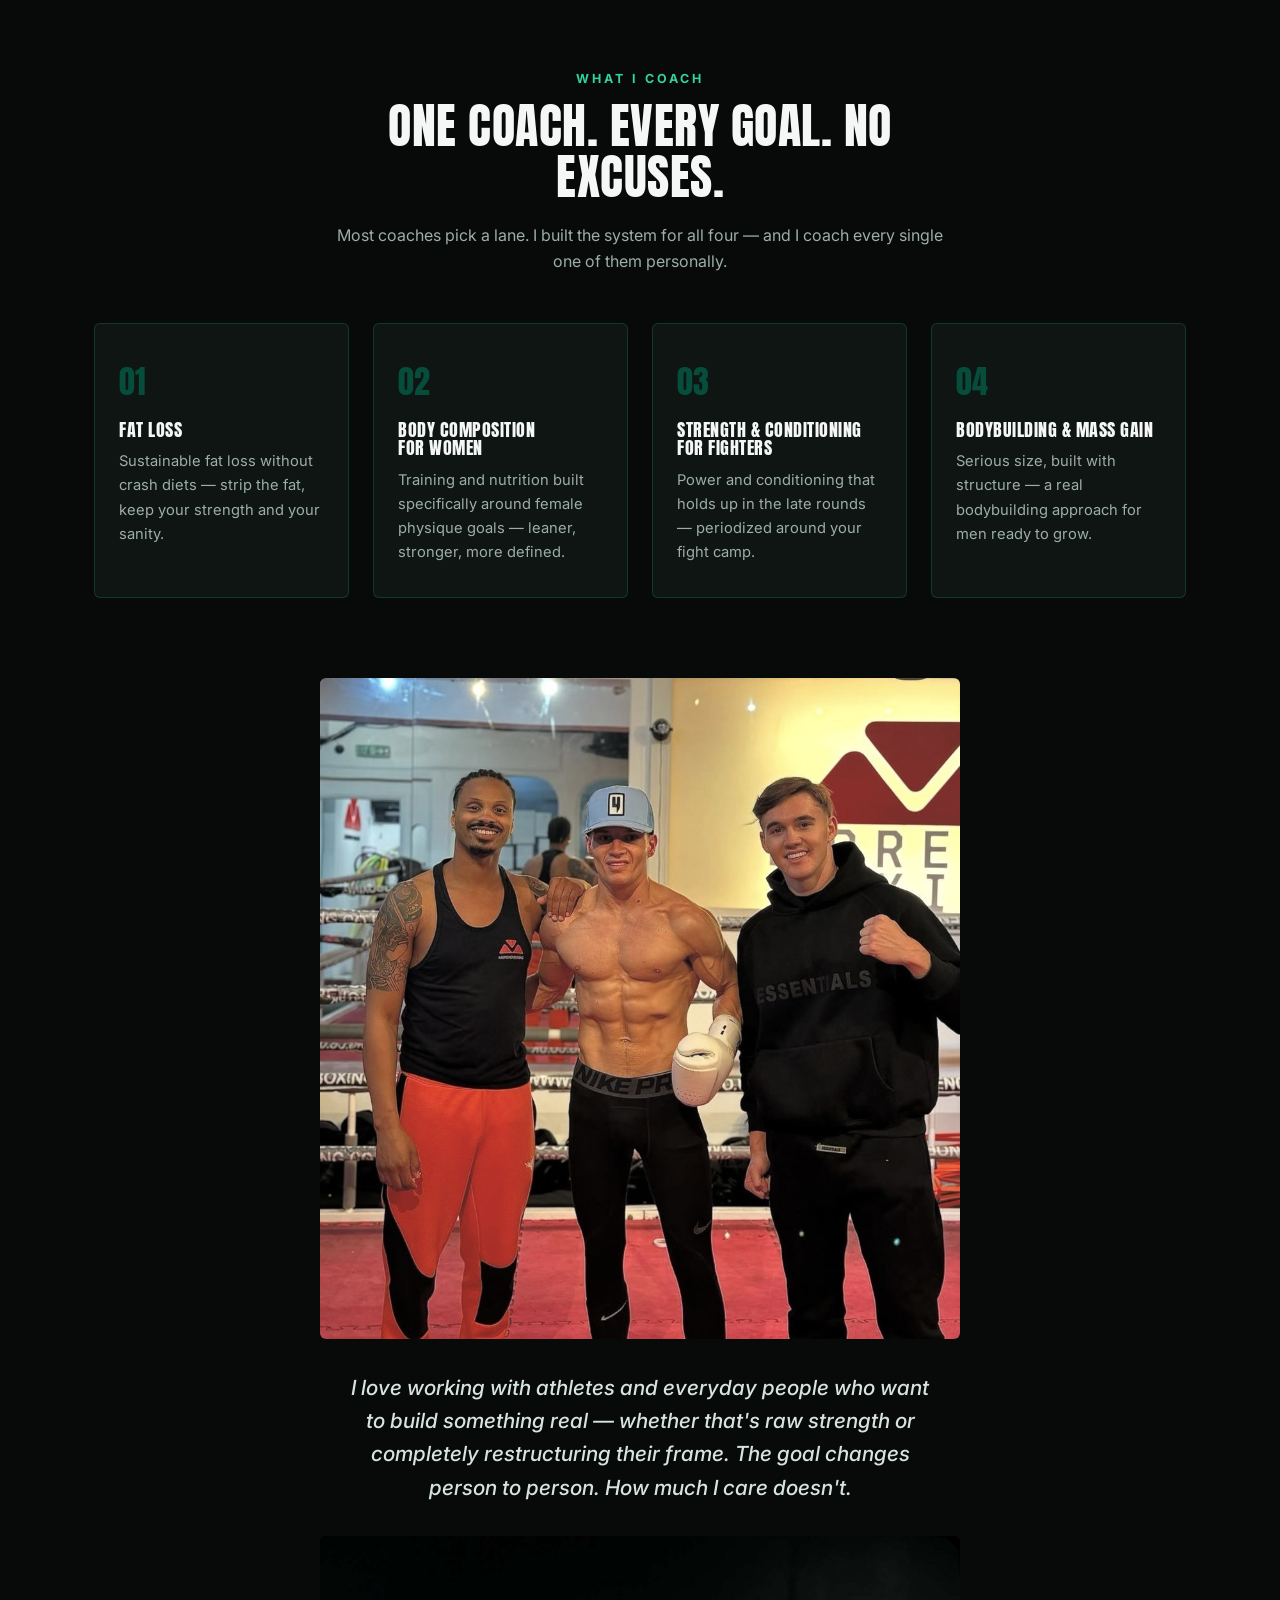
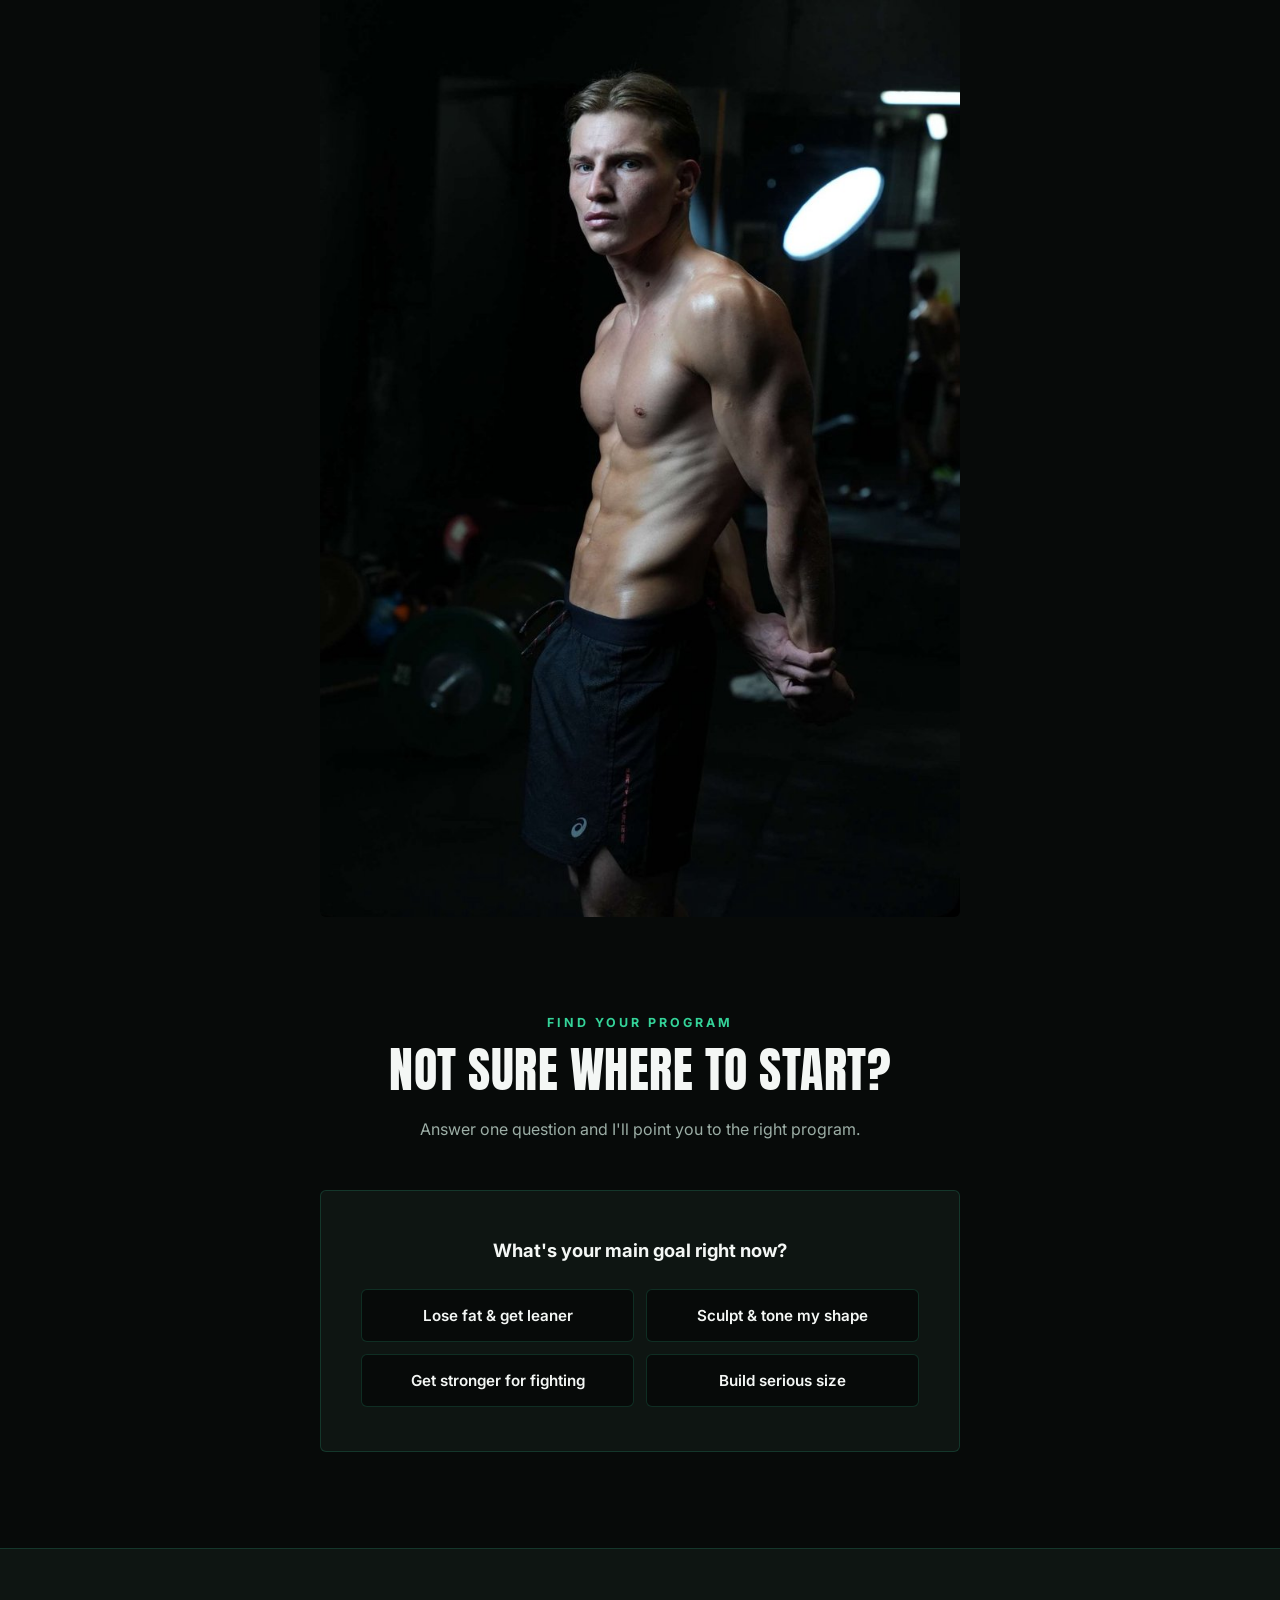
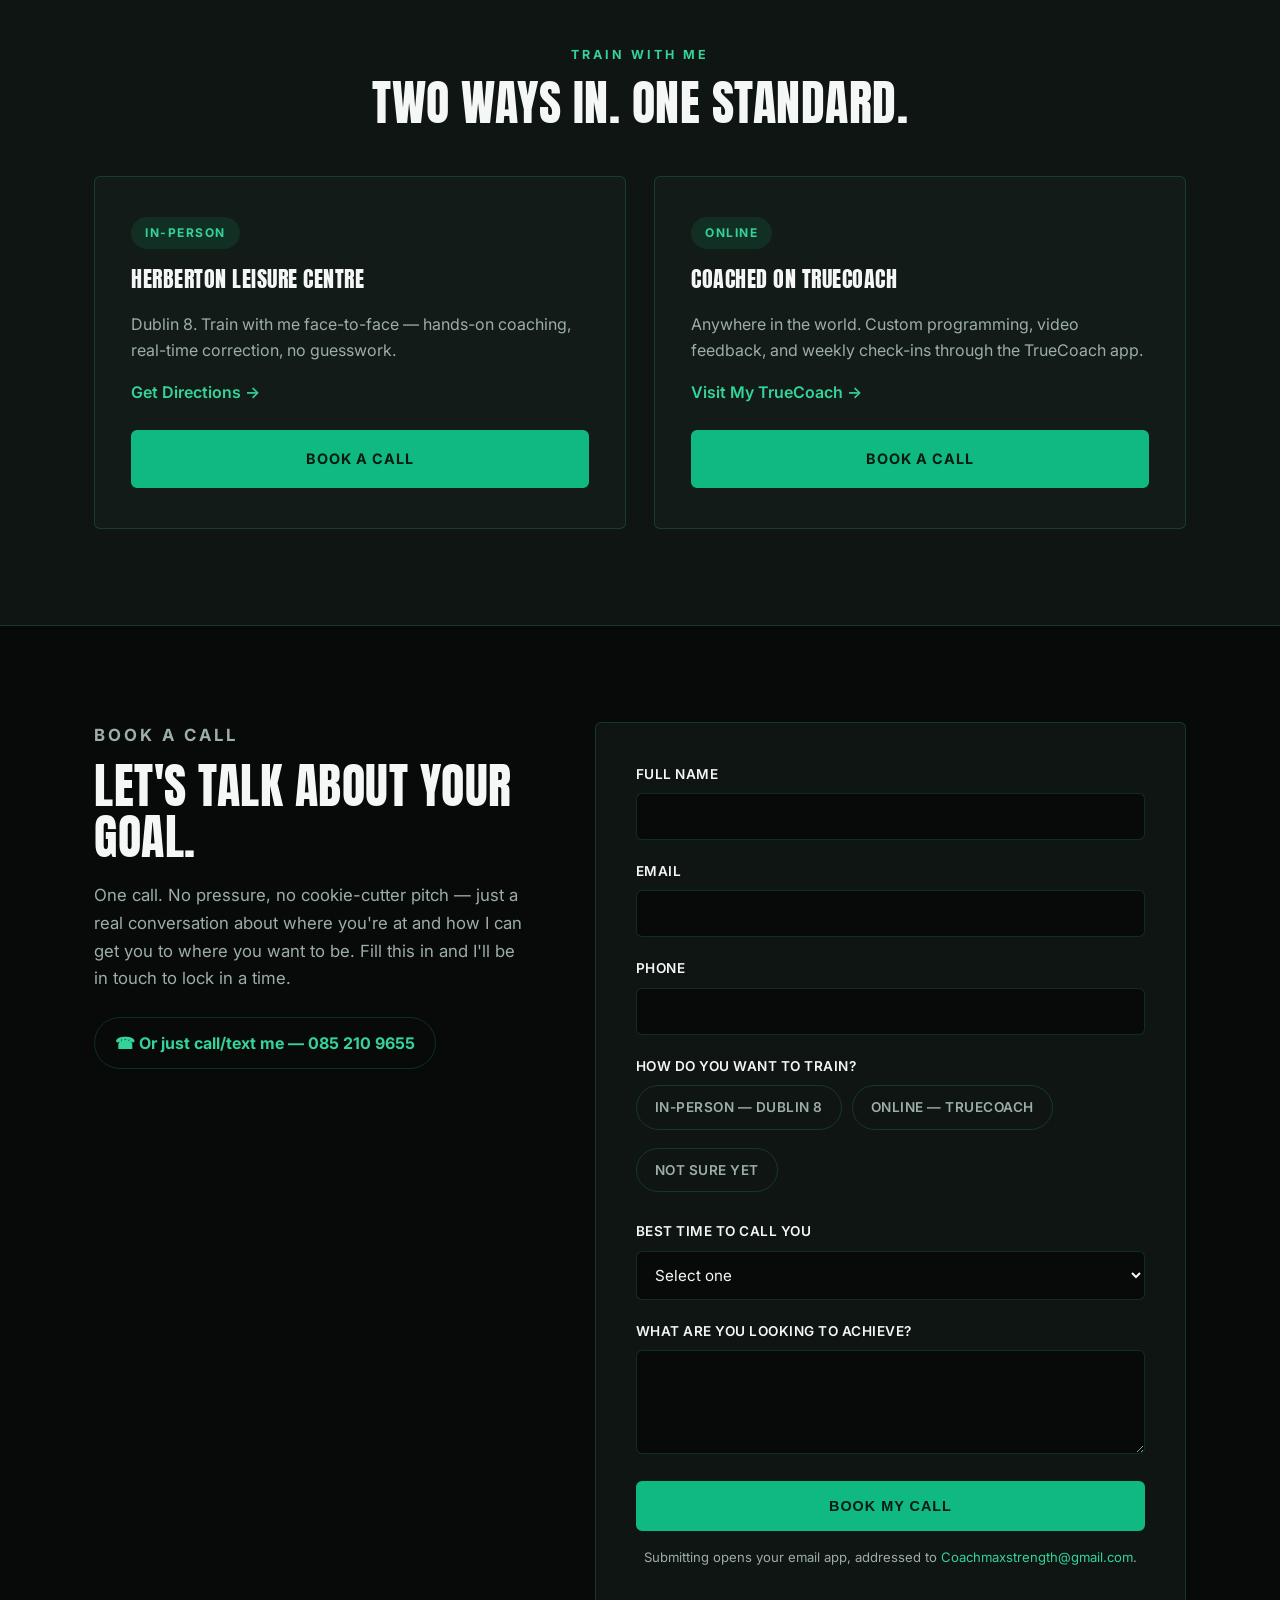
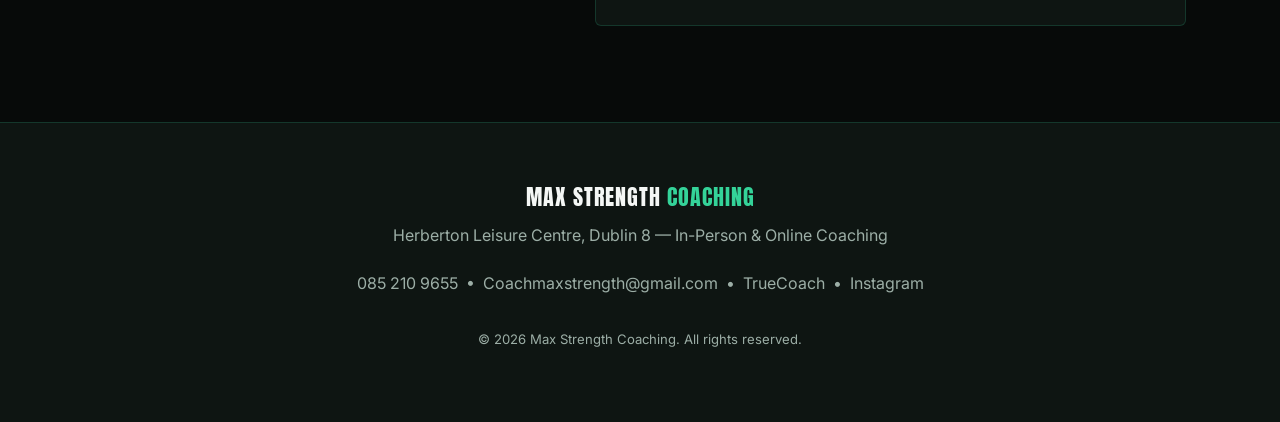
==== commit 8516746c: "Update stylesheet version and remove duplicate link Updated stylesheet version and removed duplicate" ====
--- a/index.html
+++ b/index.html
@@ -21,9 +21,8 @@
 
 <link rel="preconnect" href="https://fonts.googleapis.com">
 <link rel="preconnect" href="https://fonts.gstatic.com" crossorigin>
-<link href="https://fonts.googleapis.com/css2?family=Anton&family=Inter:wght@400;500;600;700;800&display=swap" rel="stylesheet">
-<link rel="stylesheet" href="styles.css?v=2">
-
+<link href="https://fonts.googleapis.com/css2?family=Anton&family=Inter:wght@400;500;600;700;800&display=swap" rel="stylesheet">>
+<link rel="stylesheet" href="styles.css?v=3">
 <script type="application/ld+json">
 {
   "@context": "https://schema.org",
--- a/styles.css
+++ b/styles.css
@@ -167,7 +167,7 @@
 }
 .hero-inner {
   display: grid;
-  grid-template-columns: 1.6fr 0.4fr;
+  grid-template-columns: 1.3fr 0.7fr;
   gap: 56px;
   align-items: center;
 }
@@ -186,7 +186,7 @@
 }
 .hero-social:hover { text-decoration: underline; }
 .hero-media img {
-  width: 75%;
+  width: 90%;
   margin-left: auto;
   aspect-ratio: 900 / 1201;
   object-fit: cover;
@@ -538,7 +538,7 @@
   .hero-inner,
   .about-grid,
   .book-inner { grid-template-columns: 1fr; }
-  .hero-media { order: -1; max-width: 260px; margin: 0 auto; }
+  .hero-media { order: -1; max-width: 210px; margin: 0 auto; }
   .hero-media img { width: 100%; }
   .train-grid,
   .coach-grid { grid-template-columns: repeat(2, 1fr); }
